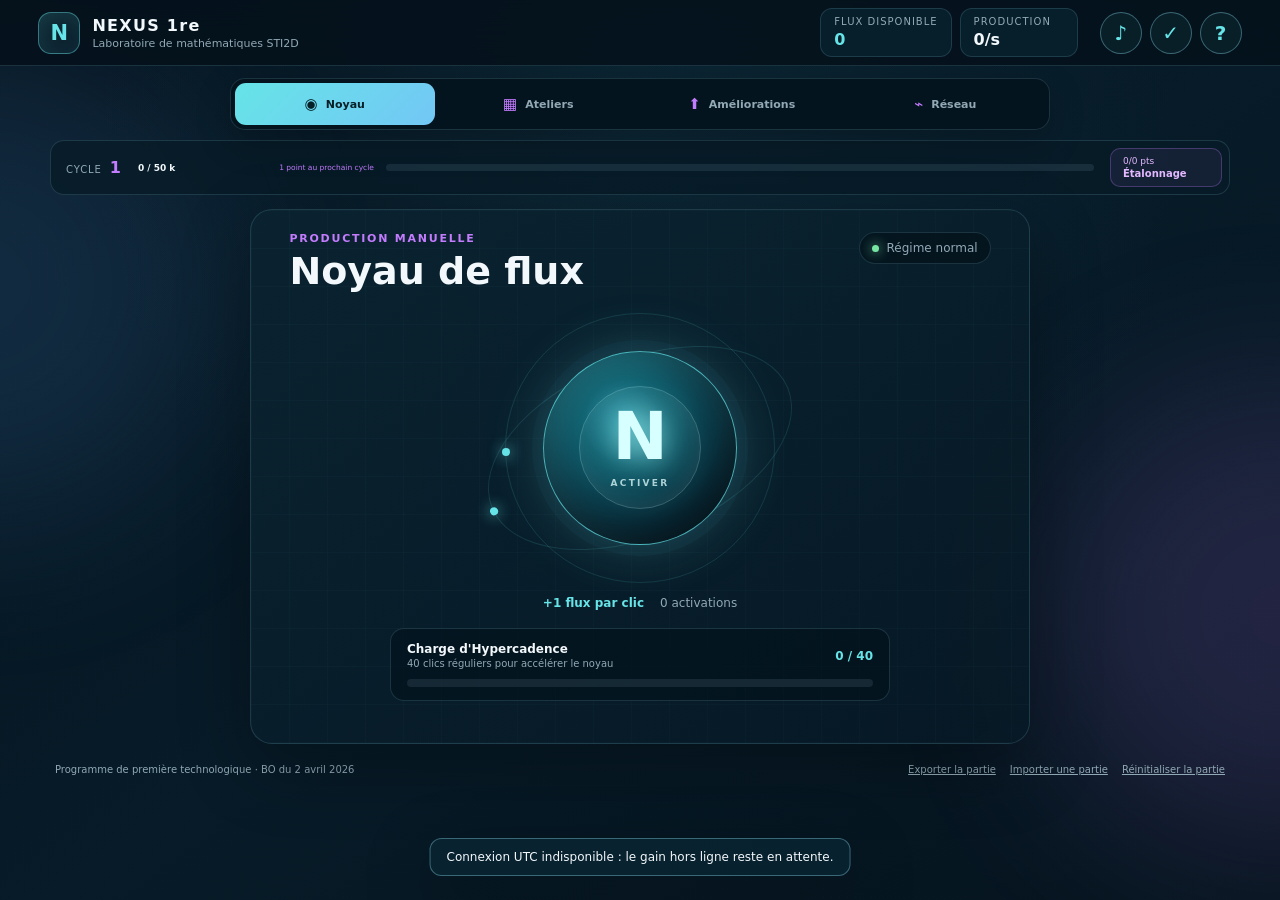
==== index.html @ feffdb8a "Verrouiller les gains de cycle" ====
<!doctype html>
<html lang="fr">
  <head>
    <meta charset="utf-8">
    <meta name="viewport" content="width=device-width, initial-scale=1, maximum-scale=1, user-scalable=no, viewport-fit=cover">
    <meta name="theme-color" content="#061521">
    <meta name="description" content="Jeu incrémental de mathématiques pour la première STI2D : automatismes, logique, algorithmique, analyse, statistiques et probabilités.">
    <meta property="og:type" content="website">
    <meta property="og:url" content="https://girianshiido.github.io/nexus-1re/">
    <meta property="og:title" content="NEXUS 1re — Mathématiques STI2D">
    <meta property="og:description" content="Jeu incrémental de mathématiques pour la première STI2D : automatismes, logique, algorithmique, analyse, statistiques et probabilités.">
    <meta name="twitter:card" content="summary">
    <meta name="twitter:title" content="NEXUS 1re — Mathématiques STI2D">
    <meta name="twitter:description" content="Jeu incrémental de mathématiques pour la première STI2D : automatismes, logique, algorithmique, analyse, statistiques et probabilités.">
    <meta name="mobile-web-app-capable" content="yes">
    <meta name="apple-mobile-web-app-capable" content="yes">
    <meta name="apple-mobile-web-app-status-bar-style" content="black-translucent">
    <meta name="apple-mobile-web-app-title" content="NEXUS 1re">
    <title>NEXUS 1re — Mathématiques STI2D</title>
    <link rel="manifest" href="manifest.webmanifest">
    <link rel="icon" type="image/png" sizes="64x64" href="assets/favicon-64.png">
    <link rel="apple-touch-icon" sizes="180x180" href="assets/apple-touch-icon.png">
    <link rel="stylesheet" href="styles.css?v=27">
  </head>
  <body>
    <div class="ambient ambient-a"></div>
    <div class="ambient ambient-b"></div>

    <header class="topbar">
      <a class="brand" href="#jeu" aria-label="NEXUS 1re, accueil">
        <span class="brand-mark" aria-hidden="true">N</span>
        <span><strong>NEXUS 1re</strong><small id="brand-subtitle">Laboratoire de mathématiques STI2D</small></span>
      </a>
      <div class="top-stats" aria-label="Statistiques de la partie">
        <div class="stat main-stat"><span>Flux disponible</span><strong id="flux-value">0</strong></div>
        <div class="stat"><span>Production</span><strong id="production-value">0/s</strong></div>
      </div>
      <div class="top-actions">
        <button class="icon-button" id="sound-button" type="button" aria-label="Désactiver les sons" aria-pressed="true">♪</button>
        <button class="icon-button" id="programme-button" type="button" aria-label="Voir la couverture du programme 2026">✓</button>
        <button class="icon-button" id="help-button" type="button" aria-label="Ouvrir l'aide">?</button>
      </div>
    </header>

    <nav class="game-tabs" aria-label="Sections du laboratoire" role="tablist">
      <button class="game-tab active" id="tab-core" data-tab="core" type="button" role="tab" aria-selected="true" aria-controls="view-core">
        <span aria-hidden="true">◉</span><strong>Noyau</strong>
      </button>
      <button class="game-tab" id="tab-workshops" data-tab="workshops" type="button" role="tab" aria-selected="false" aria-controls="view-workshops">
        <span aria-hidden="true">▦</span><strong>Ateliers</strong>
      </button>
      <button class="game-tab" id="tab-upgrades" data-tab="upgrades" type="button" role="tab" aria-selected="false" aria-controls="view-upgrades">
        <span aria-hidden="true">⬆</span><strong>Améliorations</strong>
      </button>
      <button class="game-tab" id="tab-network" data-tab="network" type="button" role="tab" aria-selected="false" aria-controls="view-network">
        <span aria-hidden="true">⌁</span><strong>Réseau</strong>
      </button>
    </nav>

    <section class="cycle-strip" aria-label="Progression vers le prochain point d'étalonnage">
      <button class="cycle-strip-main" id="cycle-tab-shortcut" type="button" aria-label="Afficher le réseau">
        <span class="cycle-strip-label">Cycle <b id="cycle-value">1</b></span>
        <span class="cycle-strip-progress">
          <span class="cycle-strip-copy"><b id="cycle-progress-text">0 / 50 k</b><small id="cycle-gain">0 point</small></span>
          <span class="progress-track"><span id="cycle-progress-bar"></span></span>
        </span>
      </button>
      <div class="cycle-strip-action" aria-label="Points d'étalonnage disponibles">
        <span id="calibration-value">0 pt</span><strong>Étalonnage</strong>
      </div>
    </section>

    <article id="event-card" class="event-card" hidden aria-live="polite">
      <button id="event-dismiss" class="event-dismiss" type="button" aria-label="Ignorer cette perturbation">×</button>
      <div class="event-signal" aria-hidden="true">!</div>
      <div class="event-copy">
        <p class="eyebrow">Perturbation détectée</p>
        <h2 id="event-title">Surcharge du réseau</h2>
        <p id="event-description"></p>
        <strong id="event-reward"></strong>
      </div>
      <div class="event-deadline">
        <span id="event-time-label">30 s</span>
        <span class="event-time-track"><span id="event-time-bar"></span></span>
      </div>
      <button id="event-start" class="primary-button" type="button">Intervenir</button>
    </article>

    <main id="jeu" class="game-shell">
      <section id="view-core" class="game-view core-view active" data-view="core" role="tabpanel" aria-labelledby="tab-core">
        <section class="core-panel panel" aria-labelledby="core-title">
        <div class="core-heading">
          <div>
            <p class="eyebrow">Production manuelle</p>
            <h1 id="core-title">Noyau de flux</h1>
          </div>
          <div id="boost-pill" class="boost-pill" aria-live="polite"><span></span>Régime normal</div>
        </div>

        <div class="core-stage">
          <div class="orbit orbit-one"></div>
          <div class="orbit orbit-two"></div>
          <button id="core-button" class="core-button" type="button" aria-label="Activer le noyau de flux">
            <span class="core-glow"></span>
            <span class="core-symbol">N</span>
            <span class="core-action">ACTIVER</span>
          </button>
          <div id="float-layer" class="float-layer" aria-hidden="true"></div>
        </div>

        <div class="click-readout">
          <strong id="click-gain">+1 flux par clic</strong>
          <span id="total-clicks">0 activation</span>
        </div>

        <div class="cadence-card">
          <div class="cadence-label">
            <span><b id="cadence-title">Charge d'Hypercadence</b><small id="cadence-hint">40 clics pour accélérer le noyau</small></span>
            <strong id="cadence-count">0 / 40</strong>
          </div>
          <div class="cadence-track"><span id="cadence-bar"></span></div>
        </div>
        </section>
      </section>

      <section id="view-workshops" class="game-view workshops-view" data-view="workshops" role="tabpanel" aria-labelledby="tab-workshops" hidden>
        <section class="shop-panel panel" aria-labelledby="shop-title">
        <div class="shop-heading">
          <div>
            <p class="eyebrow">Production passive</p>
            <h2 id="shop-title">Ateliers mathématiques</h2>
            <p>Chaque unité produit du flux. Les paliers débloquent des bonus ×2 et renforcent tous les ateliers suivants.</p>
          </div>
          <div class="bulk-picker" aria-label="Quantité à acheter">
            <button class="bulk-button active" data-bulk="1" type="button">×1</button>
            <button class="bulk-button" data-bulk="10" type="button">×10</button>
            <button class="bulk-button" data-bulk="max" type="button">MAX</button>
            <button id="milestone-bulk-button" class="bulk-button" data-bulk="milestone" type="button" hidden>PALIER</button>
          </div>
        </div>
        <div id="workshop-list" class="workshop-list"></div>
        </section>
      </section>

      <section id="view-upgrades" class="game-view upgrades-view" data-view="upgrades" role="tabpanel" aria-labelledby="tab-upgrades" hidden>
        <section class="upgrades-panel panel" aria-labelledby="upgrades-title">
          <div class="upgrades-heading">
            <div>
              <p class="eyebrow">Optimisation du laboratoire</p>
              <h1 id="upgrades-title">Améliorations</h1>
              <p>Quand une amélioration est prête, clique directement sur sa carte pour la récupérer. Elle disparaîtra jusqu'au prochain palier.</p>
            </div>
            <button id="calibration-open-upgrades" class="secondary-button" type="button">Protocoles permanents</button>
          </div>
          <article id="speciality-gate" class="speciality-gate" hidden>
            <div class="speciality-gate-mark" aria-hidden="true">✦</div>
            <div>
              <p class="eyebrow">Transmission inconnue</p>
              <h2>Un secteur attend son activation</h2>
              <p>Les douze ateliers ont atteint 100 unités. Une nouvelle partie du programme peut maintenant rejoindre le NEXUS.</p>
            </div>
            <button id="speciality-gate-button" class="speciality-gate-button" type="button">Ouvrir pour 200 pts</button>
          </article>
          <div id="workshop-upgrade-list" class="workshop-upgrade-list"></div>
        </section>
      </section>

      <section id="view-network" class="game-view network-view" data-view="network" role="tabpanel" aria-labelledby="tab-network" hidden>
        <section class="network-panel panel" aria-labelledby="network-title">
          <div class="network-heading">
            <div>
              <p class="eyebrow">Progression permanente</p>
              <h1 id="network-title">Réseau pédagogique</h1>
              <p>Le flux produit pendant ce cycle ouvre un seul objectif d'étalonnage. Une fois le cycle atteint, la barre reste pleine : le surplus ne donne pas de points supplémentaires.</p>
            </div>
          </div>

          <div class="network-cycle">
            <div class="network-cycle-head">
              <span>Cycle <b id="cycle-ring">1</b></span>
              <strong id="permanent-multiplier">Production permanente ×1</strong>
            </div>
            <div class="progress-track network-progress"><span id="network-cycle-progress-bar"></span></div>
            <button id="cycle-button" class="primary-button" type="button" disabled>Étalonner le réseau</button>
          </div>

          <div class="network-summary">
            <article><span>Ateliers actifs</span><strong id="owned-total">0</strong></article>
            <article><span>Notions maîtrisées</span><strong id="mastery-total">0/57</strong></article>
            <article><span>Précision</span><strong id="accuracy-value">—</strong></article>
            <article><span>Meilleure série</span><strong id="best-streak">0</strong></article>
          </div>

          <section class="learning-panel" aria-labelledby="learning-title">
            <div class="learning-heading">
              <div>
                <p class="eyebrow">Parcours adaptatif</p>
                <h2 id="learning-title">Ta progression mathématique</h2>
                <p id="learning-recommendation">Commence par un diagnostic pour repérer les notions à travailler.</p>
              </div>
              <div class="learning-actions">
                <button id="diagnostic-button" class="secondary-button" type="button">Diagnostic · 12 questions</button>
                <button id="review-button" class="primary-button" type="button">Réviser maintenant · 6 questions</button>
                <button id="mistake-button" class="secondary-button" type="button" hidden>Carnet d'erreurs</button>
                <button id="exam-button" class="secondary-button" type="button">Automatismes épreuve · 12 QCM</button>
              </div>
            </div>
            <div id="learning-stage-summary" class="learning-stage-summary"></div>
            <div class="learning-columns">
              <div>
                <h3>Priorités du moment</h3>
                <div id="learning-priorities" class="learning-priorities"></div>
              </div>
              <div>
                <h3>S'entraîner par atelier</h3>
                <div id="learning-workshops" class="learning-workshops"></div>
              </div>
            </div>
            <p class="exam-note">Le mode épreuve reprend la partie automatismes des sujets zéro technologiques : 12 QCM, sans calculatrice, notés sur 6 points. Il ne simule pas les exercices de la seconde partie.</p>
          </section>

          <div class="network-detail">
            <div class="active-effect">
              <span class="effect-icon" aria-hidden="true">⚡</span>
              <div><small>Effet temporaire</small><strong id="active-effect">Aucun</strong></div>
            </div>
            <div class="unlocked-box">
              <div class="unlocked-head"><strong>Notions actives</strong><span id="unlocked-count">0/12</span></div>
              <div id="unlocked-skills" class="unlocked-skills"><span class="empty-chip">Achète un atelier</span></div>
            </div>
          </div>
          <p id="event-countdown" class="event-countdown">Première perturbation dans environ 25 s.</p>
          <button id="reset-mobile-button" class="text-button network-reset-button" type="button">Réinitialiser la partie</button>
        </section>
      </section>
    </main>

    <footer>
      <span>Programme de première technologique · BO du 2 avril 2026</span>
      <div class="save-actions" aria-label="Sauvegarde de la partie">
        <button id="export-save-button" class="text-button" type="button">Exporter la partie</button>
        <button id="import-save-button" class="text-button" type="button">Importer une partie</button>
        <button id="reset-button" class="text-button" type="button">Réinitialiser la partie</button>
      </div>
    </footer>
    <input id="import-save-file" type="file" accept="application/json,.json" hidden>

    <dialog id="event-dialog">
      <div class="dialog-card event-dialog-card">
        <button id="event-close" class="dialog-close" type="button" aria-label="Fermer">×</button>
        <div class="event-dialog-head">
          <div><p class="eyebrow" id="event-kicker">Perturbation</p><h2 id="event-dialog-title">Intervention</h2></div>
          <strong id="event-score">0/1</strong>
        </div>
        <div id="question-meta" class="question-meta"><span id="skill-chip" class="skill-chip">Proportions</span><span id="timer-label">Réfléchis</span></div>
        <div id="question-timer-track" class="timer-track"><span id="timer-bar"></span></div>
        <div id="question-visual" class="question-visual" hidden></div>
        <p id="question-text" class="question-text"></p>
        <div id="answers" class="answers"></div>
        <div id="feedback" class="feedback" aria-live="polite" hidden></div>
        <div class="question-tools">
          <button id="report-question" class="text-button" type="button">Signaler cette question</button>
          <small id="question-reference"></small>
        </div>
        <button id="event-next" class="primary-button full-button" type="button" hidden>Question suivante</button>
      </div>
    </dialog>

    <dialog id="help-dialog">
      <form method="dialog" class="dialog-card">
        <button class="dialog-close" value="close" aria-label="Fermer">×</button>
        <p class="eyebrow">Comment jouer</p>
        <h2>Le laboratoire apprend avec toi</h2>
        <ol>
          <li><b>Clique régulièrement sur le noyau</b> pour charger l'Hypercadence. Sa jauge redescend rapidement si tu t'arrêtes.</li>
          <li><b>Change d'onglet</b> pour acheter des ateliers, financer leurs améliorations ou suivre le réseau sans encombrer le noyau.</li>
          <li><b>Découvre les ateliers progressivement</b> : le suivant apparaît lorsque tu achètes le dernier atelier accessible.</li>
          <li><b>Interviens lors des perturbations</b>. Leur bandeau indique le flux à gagner et disparaît si tu laisses le compte à rebours se terminer.</li>
          <li><b>Ignore librement une perturbation</b> avec la croix du bandeau : elle disparaît sans pénalité et sans bloquer le reste du jeu.</li>
          <li><b>Ouvre le Réseau</b> pour lancer un diagnostic, réviser les notions fragiles ou t'entraîner au format automatismes de l'épreuve.</li>
          <li><b>Étalonne le réseau</b> lorsque la production ralentit : tu conserves ta progression pédagogique et dépenses ensuite les points gagnés dans les protocoles permanents de l'onglet Améliorations.</li>
        </ol>
        <p class="dialog-note">Répondre vite améliore la récompense, mais une réponse juste reste toujours utile. Une erreur ne retire jamais de flux. Le temps d'absence est vérifié auprès d'une horloge UTC en ligne.</p>
        <button class="primary-button full-button" value="close">J'ai compris</button>
      </form>
    </dialog>

    <dialog id="programme-dialog">
      <form method="dialog" class="dialog-card programme-dialog-card">
        <button class="dialog-close" value="close" aria-label="Fermer">×</button>
        <p class="eyebrow">Référence officielle</p>
        <h2>Programme de première technologique 2026</h2>
        <p id="programme-summary" class="programme-summary"></p>
        <div id="programme-grid" class="programme-grid"></div>
        <p class="dialog-note">La géométrie propre à la série STD2A est volontairement exclue. Les automatismes de seconde entretenus en première sont intégrés lorsqu'ils sont utiles à l'épreuve anticipée.</p>
        <a class="official-link" href="https://www.education.gouv.fr/bo/2026/Hebdo14/MENE2602918A" target="_blank" rel="noopener">Consulter le Bulletin officiel du 2 avril 2026</a>
        <button class="primary-button full-button" value="close">Retour au laboratoire</button>
      </form>
    </dialog>

    <dialog id="calibration-dialog">
      <div class="dialog-card calibration-dialog-card">
        <button id="calibration-close" class="dialog-close" type="button" aria-label="Fermer">×</button>
        <div class="calibration-lab-head">
          <div><p class="eyebrow">Améliorations permanentes</p><h2>Protocoles du Noyau</h2></div>
          <span id="calibration-available">0 pt disponible</span>
        </div>
        <p class="programme-summary">Ces améliorations restent actives après un étalonnage. Dépenser les points ne réduit jamais ton multiplicateur permanent.</p>
        <div class="protocol-tabs" role="tablist" aria-label="Types de protocoles">
          <button class="active" data-protocol-view="power" type="button" role="tab" aria-selected="true">Puissance</button>
          <button data-protocol-view="comfort" type="button" role="tab" aria-selected="false">Confort</button>
        </div>
        <div id="calibration-upgrade-list" class="calibration-upgrade-list"></div>
        <section id="comfort-controls" class="comfort-controls" hidden>
          <div>
            <p class="eyebrow">Réglages acquis</p>
            <h3>Automatismes de confort</h3>
          </div>
          <button id="auto-upgrades-toggle" class="comfort-toggle" type="button" hidden aria-pressed="false"></button>
          <button id="reserve-toggle" class="comfort-toggle" type="button" hidden aria-pressed="false"></button>
          <button id="event-alert-toggle" class="comfort-toggle" type="button" hidden aria-pressed="false"></button>
        </section>
      </div>
    </dialog>

    <dialog id="speciality-dialog" class="speciality-dialog">
      <div class="dialog-card speciality-dialog-card">
        <div class="speciality-stars" aria-hidden="true"><i></i><i></i><i></i><i></i><i></i><i></i></div>
        <button id="speciality-close" class="dialog-close" type="button" aria-label="Fermer">×</button>
        <div class="speciality-emblem" aria-hidden="true"><span>✦</span></div>
        <p class="eyebrow">Fréquence inconnue détectée</p>
        <h2>SECTEUR DE SPÉCIALITÉ</h2>
        <p>Le réseau initial est stabilisé. Six ateliers plus exigeants peuvent désormais être reliés au laboratoire.</p>
        <div class="speciality-preview" aria-label="Nouvelles notions">
          <span>Trigonométrie</span><span>Signaux</span><span>Vecteurs</span>
          <span>Complexes</span><span>Forme trigonométrique</span><span>Primitives</span>
        </div>
        <div class="speciality-price"><small>Activation permanente</small><strong>200 points d'étalonnage</strong></div>
        <button id="speciality-unlock" class="primary-button full-button" type="button">Déployer le nouveau secteur</button>
        <small class="speciality-note">Le secteur traite uniquement les mathématiques de la spécialité physique-chimie et mathématiques.</small>
      </div>
    </dialog>

    <dialog id="confirm-dialog">
      <form method="dialog" class="dialog-card compact-dialog">
        <p class="eyebrow" id="confirm-kicker">Confirmation</p>
        <h2 id="confirm-title">Reconfigurer le réseau ?</h2>
        <p id="confirm-text"></p>
        <div class="dialog-actions">
          <button class="secondary-button" value="cancel">Annuler</button>
          <button id="confirm-action" class="primary-button" value="confirm">Confirmer</button>
        </div>
      </form>
    </dialog>

    <div id="toast" class="toast" role="status" aria-live="polite"></div>

    <script src="question-engine.js?v=30"></script>
    <script src="learning-model.js?v=1"></script>
    <script src="game-model.js?v=11"></script>
    <script src="app.js?v=33"></script>
  </body>
</html>
---- styles.css ----
:root {
  color-scheme: dark;
  --bg: #061521;
  --panel: rgba(10, 31, 44, 0.86);
  --panel-strong: #0b2534;
  --line: rgba(136, 205, 222, 0.17);
  --line-bright: rgba(136, 222, 236, 0.38);
  --text: #f2f8fb;
  --muted: #91a9b5;
  --cyan: #66e4e7;
  --blue: #58aaf7;
  --violet: #c47cff;
  --green: #78e6a3;
  --orange: #ffba6b;
  --danger: #ff758d;
  --radius: 22px;
  --shadow: 0 22px 70px rgba(0, 0, 0, 0.28);
}

* { box-sizing: border-box; }

html {
  scroll-behavior: smooth;
  touch-action: pan-x pan-y;
}

body {
  margin: 0;
  min-width: 320px;
  min-height: 100vh;
  color: var(--text);
  background:
    radial-gradient(circle at 50% 15%, rgba(47, 135, 162, 0.13), transparent 34rem),
    linear-gradient(145deg, #06131e 0%, #071b28 52%, #06141e 100%);
  font-family: Inter, ui-sans-serif, system-ui, -apple-system, BlinkMacSystemFont, "Segoe UI", sans-serif;
  overflow-x: hidden;
  -webkit-user-select: none;
  user-select: none;
  -webkit-touch-callout: none;
}

button, input { font: inherit; }
button { color: inherit; }
button:not(:disabled) { cursor: pointer; }

.ambient {
  position: fixed;
  z-index: -1;
  width: 30rem;
  height: 30rem;
  border-radius: 50%;
  filter: blur(90px);
  opacity: 0.14;
  pointer-events: none;
}
.ambient-a { top: 5%; left: -16rem; background: var(--blue); }
.ambient-b { right: -15rem; bottom: 5%; background: var(--violet); }

.topbar {
  position: sticky;
  z-index: 20;
  top: 0;
  display: grid;
  grid-template-columns: minmax(190px, 1fr) auto auto;
  gap: 22px;
  align-items: center;
  min-height: 78px;
  padding: 10px clamp(18px, 3vw, 52px);
  background: rgba(5, 18, 28, 0.88);
  border-bottom: 1px solid var(--line);
  backdrop-filter: blur(20px);
}

.brand {
  display: inline-flex;
  align-items: center;
  gap: 12px;
  color: var(--text);
  text-decoration: none;
}
.brand-mark {
  display: grid;
  place-items: center;
  width: 42px;
  height: 42px;
  border: 1px solid rgba(102, 228, 231, 0.45);
  border-radius: 13px;
  color: var(--cyan);
  background: linear-gradient(145deg, rgba(102, 228, 231, 0.14), rgba(88, 170, 247, 0.06));
  box-shadow: inset 0 0 20px rgba(102, 228, 231, 0.09);
  font-size: 21px;
  font-weight: 900;
}
.brand strong, .brand small { display: block; }
.brand strong { letter-spacing: 0.08em; }
.brand small { margin-top: 2px; color: var(--muted); font-size: 11px; }

.top-stats { display: flex; align-items: stretch; gap: 8px; }
.stat {
  min-width: 104px;
  padding: 9px 13px;
  border: 1px solid var(--line);
  border-radius: 12px;
  background: rgba(12, 40, 54, 0.58);
}
.stat span, .stat strong { display: block; }
.stat span { color: var(--muted); font-size: 10px; text-transform: uppercase; letter-spacing: 0.1em; }
.stat strong { margin-top: 3px; font-size: 16px; white-space: nowrap; }
.main-stat strong { color: var(--cyan); }

.icon-button {
  width: 42px;
  height: 42px;
  border: 1px solid var(--line-bright);
  border-radius: 50%;
  color: var(--cyan);
  background: rgba(102, 228, 231, 0.06);
  font-size: 20px;
  font-weight: 800;
}
.top-actions { display: flex; gap: 8px; align-items: center; }

.panel {
  border: 1px solid var(--line);
  border-radius: var(--radius);
  background: linear-gradient(145deg, rgba(11, 35, 49, 0.93), rgba(7, 25, 37, 0.88));
  box-shadow: var(--shadow);
}

.game-shell {
  display: grid;
  grid-template-columns: minmax(235px, 0.72fr) minmax(420px, 1.65fr) minmax(245px, 0.78fr);
  gap: 18px;
  width: min(1510px, calc(100% - 36px));
  margin: 24px auto 0;
}

.progress-panel, .status-panel { padding: 24px; }
.panel-heading .eyebrow, .panel-heading h2 { margin: 0; }
.panel-heading h2 { margin-top: 5px; font-size: 22px; }
.eyebrow { color: var(--violet); font-size: 11px; font-weight: 800; letter-spacing: 0.16em; text-transform: uppercase; }

.cycle-visual {
  display: grid;
  place-items: center;
  width: 104px;
  height: 104px;
  margin: 27px auto 17px;
  border: 1px solid rgba(196, 124, 255, 0.36);
  border-radius: 50%;
  background: radial-gradient(circle, rgba(196, 124, 255, 0.19), rgba(196, 124, 255, 0.02) 65%);
  box-shadow: 0 0 40px rgba(196, 124, 255, 0.11), inset 0 0 24px rgba(196, 124, 255, 0.1);
}
.cycle-visual span { color: #d9a8ff; font-size: 34px; font-weight: 900; }
.cycle-copy, .status-note { color: var(--muted); font-size: 13px; line-height: 1.55; }
.cycle-progress-label { display: flex; justify-content: space-between; gap: 12px; margin-top: 22px; font-size: 12px; }
.cycle-progress-label span { color: var(--muted); }
.progress-track, .cadence-track, .timer-track {
  height: 7px;
  overflow: hidden;
  border-radius: 99px;
  background: rgba(142, 178, 190, 0.13);
}
.progress-track { margin-top: 8px; }
.progress-track span, .cadence-track span, .timer-track span {
  display: block;
  width: 0;
  height: 100%;
  border-radius: inherit;
  background: linear-gradient(90deg, var(--violet), var(--cyan));
  transition: width 0.3s ease;
}
.cycle-reward {
  margin: 18px 0;
  padding: 15px;
  border: 1px solid rgba(196, 124, 255, 0.18);
  border-radius: 14px;
  background: rgba(196, 124, 255, 0.055);
}
.cycle-reward small, .cycle-reward strong, .cycle-reward span { display: block; }
.cycle-reward small, .cycle-reward span { color: var(--muted); font-size: 11px; }
.cycle-reward strong { margin: 4px 0; color: #d8a3ff; font-size: 20px; }
.calibration-lab { margin-top: 22px; padding-top: 18px; border-top: 1px solid var(--line); }
.calibration-lab-head { display: flex; justify-content: space-between; gap: 10px; align-items: flex-start; }
.calibration-lab-head .eyebrow, .calibration-lab-head strong { display: block; margin: 0; }
.calibration-lab-head strong { margin-top: 3px; font-size: 13px; }
.calibration-lab-head > span { color: var(--violet); font-size: 9px; font-weight: 800; text-align: right; }
.calibration-upgrade-list { display: grid; gap: 7px; margin-top: 13px; }
.calibration-upgrade { display: grid; grid-template-columns: 30px 1fr; gap: 9px; align-items: center; padding: 9px; border: 1px solid var(--line); border-radius: 11px; background: rgba(5, 22, 32, 0.52); }
.calibration-upgrade.maxed { border-color: rgba(120, 230, 163, 0.24); }
.calibration-icon { display: grid; place-items: center; width: 28px; height: 28px; border-radius: 8px; color: var(--violet); background: rgba(196, 124, 255, 0.09); font-size: 12px; font-weight: 900; }
.calibration-upgrade strong, .calibration-upgrade p, .calibration-upgrade small { display: block; margin: 0; }
.calibration-upgrade strong { font-size: 10px; }
.calibration-upgrade p { margin-top: 2px; color: var(--muted); font-size: 8px; line-height: 1.3; }
.calibration-upgrade div > small { margin-top: 4px; color: var(--cyan); font-size: 8px; }
.calibration-upgrade button { grid-column: 1 / -1; width: 100%; padding: 7px; border: 1px solid rgba(196, 124, 255, 0.3); border-radius: 8px; color: #e4bdff; background: rgba(196, 124, 255, 0.08); font-size: 8px; font-weight: 800; }
.calibration-upgrade button span, .calibration-upgrade button small { display: block; }
.calibration-upgrade button small { margin-top: 2px; color: var(--muted); font-size: 7px; }
.calibration-upgrade button:disabled { cursor: default; opacity: 0.42; }
.mastery-summary { margin-top: 24px; padding-top: 18px; border-top: 1px solid var(--line); }
.mastery-summary > div { display: flex; justify-content: space-between; align-items: baseline; }
.mastery-summary .eyebrow, .mastery-summary p { margin: 0; }
.mastery-summary b { color: var(--green); font-size: 24px; }
.mastery-summary p { margin-top: 5px; color: var(--muted); font-size: 12px; }

.core-panel {
  position: relative;
  min-height: 590px;
  padding: 26px clamp(20px, 3vw, 44px);
  overflow: hidden;
}
.core-panel::before {
  content: "";
  position: absolute;
  inset: 0;
  background-image: linear-gradient(rgba(102, 228, 231, 0.025) 1px, transparent 1px), linear-gradient(90deg, rgba(102, 228, 231, 0.025) 1px, transparent 1px);
  background-size: 38px 38px;
  pointer-events: none;
}
.core-heading { position: relative; z-index: 2; display: flex; justify-content: space-between; gap: 16px; align-items: flex-start; }
.core-heading .eyebrow, .core-heading h1 { margin: 0; }
.core-heading h1 { margin-top: 4px; font-size: clamp(27px, 3vw, 38px); }
.boost-pill { display: flex; align-items: center; gap: 8px; padding: 8px 12px; border: 1px solid var(--line); border-radius: 99px; color: var(--muted); background: rgba(4, 18, 27, 0.7); font-size: 12px; }
.boost-pill span { width: 7px; height: 7px; border-radius: 50%; background: var(--green); box-shadow: 0 0 12px var(--green); }
.boost-pill.hot { color: #fff3d8; border-color: rgba(255, 186, 107, 0.45); background: rgba(255, 186, 107, 0.11); }
.boost-pill.hot span { background: var(--orange); box-shadow: 0 0 13px var(--orange); }

.core-stage { position: relative; display: grid; place-items: center; height: 330px; margin-top: 2px; }
.orbit { position: absolute; border: 1px solid rgba(102, 228, 231, 0.13); border-radius: 50%; pointer-events: none; }
.orbit::after { content: ""; position: absolute; top: 50%; left: -4px; width: 8px; height: 8px; border-radius: 50%; background: var(--cyan); box-shadow: 0 0 14px var(--cyan); }
.orbit-one { width: 270px; height: 270px; animation: spin 15s linear infinite; }
.orbit-two { width: 320px; height: 178px; transform: rotate(-22deg); animation: spinReverse 22s linear infinite; }
@keyframes spin { to { transform: rotate(360deg); } }
@keyframes spinReverse { to { transform: rotate(-382deg); } }

.core-button {
  position: relative;
  display: grid;
  place-items: center;
  align-content: center;
  width: 194px;
  height: 194px;
  padding: 0;
  border: 1px solid rgba(102, 228, 231, 0.7);
  border-radius: 50%;
  background: radial-gradient(circle at 42% 36%, #2b91a3 0%, #116170 26%, #0b3a4a 58%, #071d2a 76%);
  box-shadow: 0 0 0 11px rgba(102, 228, 231, 0.035), 0 0 60px rgba(102, 228, 231, 0.24), inset -18px -25px 50px rgba(0, 0, 0, 0.35), inset 8px 8px 35px rgba(136, 255, 249, 0.14);
  user-select: none;
  touch-action: manipulation;
  transition: transform 0.08s ease, filter 0.2s ease;
}
.core-button:hover { filter: brightness(1.12); }
.core-button:active, .core-button.pulse { transform: scale(0.94); }
.core-glow { position: absolute; inset: 18%; border: 1px solid rgba(205, 255, 252, 0.22); border-radius: 50%; box-shadow: inset 0 0 28px rgba(207, 255, 252, 0.12); }
.core-symbol { z-index: 1; color: #d8ffff; text-shadow: 0 0 30px rgba(167, 255, 252, 0.8); font-size: 66px; font-weight: 900; line-height: 0.9; }
.core-action { z-index: 1; margin-top: 11px; color: rgba(225, 255, 255, 0.75); font-size: 9px; font-weight: 900; letter-spacing: 0.25em; }
.core-panel.hyper .core-button { border-color: #ffd28b; background: radial-gradient(circle at 42% 36%, #ffc96f 0%, #e36b68 27%, #6a3173 56%, #181d38 79%); box-shadow: 0 0 0 13px rgba(255, 186, 107, 0.06), 0 0 85px rgba(255, 135, 115, 0.48), inset -18px -25px 50px rgba(0, 0, 0, 0.3); animation: hyperPulse 0.65s ease-in-out infinite alternate; }
.core-panel.hyper .orbit { border-color: rgba(255, 186, 107, 0.36); animation-duration: 3s; }
@keyframes hyperPulse { from { filter: brightness(1); } to { filter: brightness(1.3); } }

.float-layer { position: absolute; inset: 0; pointer-events: none; }
.float-gain { position: absolute; left: 50%; top: 35%; color: #dffffe; font-size: 18px; font-weight: 900; text-shadow: 0 0 12px rgba(102, 228, 231, 0.8); animation: floatGain 0.85s ease-out forwards; }
@keyframes floatGain { from { opacity: 1; transform: translate(-50%, 0) scale(0.85); } to { opacity: 0; transform: translate(calc(-50% + var(--drift)), -80px) scale(1.15); } }

.click-readout { position: relative; display: flex; justify-content: center; gap: 16px; margin-top: -4px; color: var(--muted); font-size: 12px; }
.click-readout strong { color: var(--cyan); }
.cadence-card { position: relative; max-width: 500px; margin: 18px auto 0; padding: 13px 16px; border: 1px solid var(--line); border-radius: 14px; background: rgba(3, 18, 27, 0.64); }
.cadence-label { display: flex; justify-content: space-between; gap: 15px; align-items: center; }
.cadence-label span, .cadence-label b, .cadence-label small { display: block; }
.cadence-label b { font-size: 12px; }
.cadence-label small { margin-top: 2px; color: var(--muted); font-size: 10px; }
.cadence-label > strong { color: var(--cyan); font-size: 12px; }
.cadence-track { height: 8px; margin-top: 10px; }
.core-panel.hyper .cadence-track span { background: linear-gradient(90deg, #ff8e70, #ffd47e); }

.event-card { position: relative; z-index: 3; grid-template-columns: 44px 1fr auto; gap: 15px; align-items: center; margin-top: 21px; padding: 14px; border: 1px solid rgba(255, 186, 107, 0.35); border-radius: 17px; background: linear-gradient(95deg, rgba(255, 186, 107, 0.1), rgba(196, 124, 255, 0.06)); animation: arrive 0.4s ease both; }
.event-card:not([hidden]) { display: grid; }
@keyframes arrive { from { opacity: 0; transform: translateY(8px); } }
.event-card .eyebrow, .event-card h2, .event-card p { margin: 0; }
.event-card h2 { margin: 2px 0; font-size: 17px; }
.event-card p, .event-card small { color: var(--muted); font-size: 11px; }
.event-card small { color: var(--orange); }
.event-signal { display: grid; place-items: center; width: 39px; height: 39px; border: 1px solid rgba(255, 186, 107, 0.5); border-radius: 50%; color: var(--orange); background: rgba(255, 186, 107, 0.1); font-weight: 900; }
.event-countdown { position: relative; z-index: 2; margin-top: 15px; color: var(--muted); font-size: 11px; text-align: center; }

.status-grid { display: grid; grid-template-columns: 1fr 1fr; gap: 9px; margin-top: 22px; }
.status-grid > div { padding: 13px 11px; border: 1px solid var(--line); border-radius: 13px; background: rgba(5, 23, 33, 0.58); }
.status-grid span, .status-grid strong { display: block; }
.status-grid span { color: var(--muted); font-size: 9px; text-transform: uppercase; letter-spacing: 0.08em; }
.status-grid strong { margin-top: 4px; font-size: 18px; }
.active-effect { display: flex; gap: 12px; align-items: center; margin-top: 17px; padding: 14px; border-radius: 14px; background: rgba(120, 230, 163, 0.07); border: 1px solid rgba(120, 230, 163, 0.16); }
.effect-icon { font-size: 23px; }
.active-effect small, .active-effect strong { display: block; }
.active-effect small { color: var(--muted); font-size: 10px; }
.active-effect strong { margin-top: 2px; font-size: 13px; }
.unlocked-box { margin-top: 20px; }
.unlocked-head { display: flex; justify-content: space-between; margin-bottom: 10px; font-size: 12px; }
.unlocked-head span { color: var(--muted); }
.unlocked-skills { display: flex; flex-wrap: wrap; gap: 6px; }
.skill-mini, .empty-chip { padding: 5px 8px; border: 1px solid var(--line); border-radius: 99px; color: var(--cyan); background: rgba(102, 228, 231, 0.05); font-size: 9px; }
.empty-chip { color: var(--muted); }

.shop-panel { grid-column: 1 / -1; padding: 27px; }
.shop-heading { display: flex; justify-content: space-between; align-items: flex-end; gap: 20px; }
.shop-heading .eyebrow, .shop-heading h2, .shop-heading p { margin: 0; }
.shop-heading h2 { margin: 4px 0; font-size: 26px; }
.shop-heading p { color: var(--muted); font-size: 12px; }
.bulk-picker { display: flex; padding: 4px; border: 1px solid var(--line); border-radius: 12px; background: rgba(4, 18, 27, 0.7); }
.bulk-button { min-width: 50px; padding: 7px 10px; border: 0; border-radius: 8px; color: var(--muted); background: transparent; font-size: 11px; font-weight: 800; }
.bulk-button.active { color: #062027; background: var(--cyan); }
.workshop-list { display: grid; grid-template-columns: repeat(3, minmax(0, 1fr)); gap: 12px; margin-top: 22px; }
.workshop-sector-title { grid-column: 1 / -1; display: flex; gap: 12px; align-items: center; margin: 14px 0 2px; color: #f1d1ff; font-size: 10px; font-weight: 900; letter-spacing: 0.18em; text-transform: uppercase; }
.workshop-sector-title::before, .workshop-sector-title::after { content: ""; flex: 1; height: 1px; background: linear-gradient(90deg, transparent, rgba(196, 124, 255, 0.58), transparent); }
.workshop-card.speciality-workshop { border-color: rgba(196, 124, 255, 0.3); background: linear-gradient(145deg, rgba(27, 13, 48, 0.62), rgba(5, 23, 34, 0.72)); }
.workshop-card.speciality-workshop::before { width: 3px; opacity: 0.9; background: linear-gradient(#ffd36b, #c47cff, #66e4e7); }
.workshop-card.speciality-workshop .workshop-icon { color: #f3d5ff; border-color: rgba(196, 124, 255, 0.34); background: rgba(196, 124, 255, 0.1); }
.workshop-card { position: relative; display: grid; grid-template-columns: 54px 1fr auto; gap: 13px; align-items: center; min-height: 112px; padding: 14px; overflow: hidden; border: 1px solid var(--line); border-radius: 16px; background: rgba(5, 23, 34, 0.62); }
.workshop-card::before { content: ""; position: absolute; inset: 0 auto 0 0; width: 2px; background: linear-gradient(var(--violet), var(--cyan)); opacity: 0.45; }
.workshop-card.owned { border-color: rgba(102, 228, 231, 0.25); }
.workshop-card.unaffordable { opacity: 0.66; }
.workshop-icon { display: grid; place-items: center; width: 50px; height: 50px; border: 1px solid rgba(102, 228, 231, 0.2); border-radius: 14px; color: var(--cyan); background: rgba(102, 228, 231, 0.07); font-size: 21px; font-weight: 900; }
.workshop-info h3, .workshop-info p { margin: 0; }
.workshop-info h3 { font-size: 14px; }
.workshop-info p { margin-top: 4px; color: var(--muted); font-size: 10px; line-height: 1.4; }
.workshop-meta { display: flex; flex-wrap: wrap; gap: 8px; margin-top: 7px; color: var(--muted); font-size: 9px; }
.workshop-meta b { color: var(--green); }
.workshop-synergy { color: var(--cyan); font-weight: 800; }
.workshop-buy { min-width: 96px; padding: 10px 10px; border: 1px solid rgba(255, 206, 92, 0.82); border-radius: 11px; color: #281b03; background: linear-gradient(145deg, #ffe98b, #f6b840); box-shadow: 0 5px 16px rgba(239, 171, 45, 0.22), inset 0 1px rgba(255, 255, 255, 0.5); font-size: 10px; font-weight: 900; text-shadow: 0 1px rgba(255, 255, 255, 0.28); transition: transform 140ms ease, filter 140ms ease, box-shadow 140ms ease; }
.workshop-buy span, .workshop-buy small { display: block; }
.workshop-buy small { margin-top: 2px; color: rgba(40, 27, 3, 0.74); font-size: 9px; }
.workshop-buy:not(:disabled):hover { filter: brightness(1.08); transform: translateY(-1px); box-shadow: 0 8px 22px rgba(239, 171, 45, 0.32), inset 0 1px rgba(255, 255, 255, 0.5); }
.workshop-buy:not(:disabled):active { transform: translateY(1px) scale(0.98); }
.workshop-buy:disabled { cursor: default; border-color: var(--line); color: var(--muted); background: transparent; box-shadow: none; text-shadow: none; }
.workshop-buy:disabled small { color: var(--muted); }
.workshop-upgrade { grid-column: 1 / -1; width: 100%; padding: 9px 12px; border: 1px solid rgba(196, 124, 255, 0.25); border-radius: 10px; color: #dbabff; background: rgba(196, 124, 255, 0.06); font-size: 9px; font-weight: 800; }
.workshop-upgrade span, .workshop-upgrade small { display: inline; }
.workshop-upgrade small { margin-left: 7px; color: var(--muted); font-size: 8px; }
.workshop-upgrade.ready { border-color: rgba(196, 124, 255, 0.65); background: rgba(196, 124, 255, 0.14); box-shadow: 0 0 20px rgba(196, 124, 255, 0.08); }
.workshop-upgrade:disabled { cursor: default; opacity: 0.55; }
.workshop-count { position: absolute; top: calc(25% - 28px); right: 13px; color: rgba(236, 249, 251, 0.075); font-size: 33px; font-weight: 900; line-height: 0.95; pointer-events: none; }

.roadmap { display: flex; align-items: center; gap: 40px; width: min(1510px, calc(100% - 36px)); margin: 18px auto; padding: 23px 27px; }
.roadmap > div:first-child { flex: 0 0 270px; }
.roadmap .eyebrow, .roadmap h2 { margin: 0; }
.roadmap h2 { margin-top: 4px; font-size: 20px; }
.roadmap-items { display: grid; grid-template-columns: repeat(4, 1fr); gap: 10px; flex: 1; }
.roadmap article { display: flex; align-items: center; gap: 10px; padding: 10px; border-left: 1px solid var(--line); }
.roadmap article > span { color: var(--violet); font-size: 11px; font-weight: 900; }
.roadmap strong, .roadmap small { display: block; }
.roadmap strong { font-size: 12px; }
.roadmap small { margin-top: 2px; color: var(--muted); font-size: 9px; }

footer { display: flex; justify-content: space-between; gap: 20px; width: min(1510px, calc(100% - 36px)); margin: 0 auto; padding: 5px 5px 30px; color: var(--muted); font-size: 10px; }
.save-actions { display: flex; flex-wrap: wrap; justify-content: flex-end; gap: 14px; }
.text-button { padding: 0; border: 0; color: var(--muted); background: transparent; text-decoration: underline; }
.text-button:disabled { cursor: default; opacity: 0.55; }

.primary-button, .secondary-button {
  padding: 11px 16px;
  border-radius: 11px;
  font-size: 11px;
  font-weight: 900;
  letter-spacing: 0.04em;
}
.primary-button { border: 1px solid var(--cyan); color: #052129; background: linear-gradient(135deg, #7bf4ec, #61c9ed); }
.secondary-button { border: 1px solid var(--line-bright); color: var(--cyan); background: rgba(102, 228, 231, 0.06); }
.primary-button:disabled, .secondary-button:disabled { cursor: default; opacity: 0.4; }
.full-button { width: 100%; }

dialog { width: min(690px, calc(100% - 28px)); max-height: calc(100dvh - 28px); padding: 0; overflow-y: auto; border: 0; color: var(--text); background: transparent; touch-action: pan-y; }
dialog::backdrop { background: rgba(1, 9, 14, 0.82); backdrop-filter: blur(8px); }
.dialog-card { position: relative; padding: clamp(22px, 5vw, 38px); border: 1px solid var(--line-bright); border-radius: 22px; background: linear-gradient(145deg, #0d2a3a, #071b28); box-shadow: 0 30px 100px rgba(0, 0, 0, 0.48); }
.dialog-card > .eyebrow, .dialog-card > h2 { margin: 0; }
.dialog-card > h2 { margin-top: 6px; font-size: 28px; }
.dialog-card ol { padding-left: 20px; color: #dbe8ed; font-size: 14px; line-height: 1.55; }
.dialog-card li + li { margin-top: 9px; }
.dialog-note { padding: 12px; border-left: 2px solid var(--cyan); color: var(--muted); background: rgba(102, 228, 231, 0.05); font-size: 12px; line-height: 1.5; }
.dialog-close { position: absolute; z-index: 2; top: 14px; right: 14px; width: 34px; height: 34px; border: 1px solid var(--line); border-radius: 50%; color: var(--muted); background: rgba(5, 20, 29, 0.7); font-size: 20px; }
.compact-dialog { max-width: 500px; margin: auto; }
.dialog-actions { display: flex; justify-content: flex-end; gap: 10px; margin-top: 22px; }

.event-dialog-card { min-height: 480px; }
.event-dialog-card { padding-bottom: 92px; }
#event-next:not([hidden]) {
  position: fixed;
  z-index: 80;
  bottom: calc(18px + env(safe-area-inset-bottom, 0px));
  left: 50%;
  width: min(620px, calc(100% - 48px));
  box-shadow: 0 14px 45px rgba(0, 0, 0, 0.5);
  transform: translateX(-50%);
}
.event-dialog-head { display: flex; justify-content: space-between; align-items: flex-start; gap: 20px; margin-bottom: 20px; }
.event-dialog-head .eyebrow, .event-dialog-head h2 { margin: 0; }
.event-dialog-head h2 { margin-top: 4px; font-size: 27px; }
.event-dialog-head > strong { padding: 8px 11px; border: 1px solid var(--line); border-radius: 10px; color: var(--cyan); }
.question-meta { display: flex; justify-content: space-between; gap: 12px; color: var(--muted); font-size: 11px; }
.skill-chip { color: #dfb1ff; font-weight: 800; text-transform: uppercase; letter-spacing: 0.08em; }
.timer-track { height: 6px; margin: 9px 0 21px; }
.timer-track span { width: 100%; background: linear-gradient(90deg, var(--cyan), var(--blue)); }
.question-visual { margin-bottom: 18px; }
.question-visual table { width: 100%; border-collapse: collapse; text-align: center; font-size: 14px; }
.question-visual th, .question-visual td { padding: 9px; border: 1px solid rgba(136, 205, 222, 0.25); }
.question-visual th { color: #d59bff; background: rgba(102, 228, 231, 0.055); }
.variation-svg { display: block; width: 100%; max-height: 210px; border: 1px solid var(--line); border-radius: 14px; background: rgba(4, 20, 29, 0.78); }
.variation-svg text { font: 700 15px Inter, ui-sans-serif, system-ui, sans-serif; text-anchor: middle; }
.variation-svg .variation-grid { fill: none; stroke: rgba(136, 205, 222, 0.42); stroke-width: 1.5; }
.variation-svg .variation-axis { fill: #d59bff; }
.variation-svg .variation-x { fill: #dbe8ed; font-size: 14px; }
.variation-svg .variation-value { fill: #74e4e6; }
.variation-svg .variation-arrow { stroke: #c47cff; stroke-width: 3.5; stroke-linecap: round; }
.variation-svg marker path { fill: #c47cff; }
.question-plot { display: block; width: 100%; border: 1px solid var(--line); border-radius: 14px; background: rgba(4, 20, 29, 0.78); }
.code-panel { margin: 0; padding: 15px; overflow-x: auto; border: 1px solid var(--line); border-radius: 13px; color: #d9fff7; background: #04141d; font: 13px/1.55 ui-monospace, SFMono-Regular, Menlo, Monaco, Consolas, monospace; }
.mini-bars { display: flex; justify-content: center; gap: clamp(14px, 5vw, 34px); height: 190px; padding: 15px 18px 8px; border: 1px solid var(--line); border-radius: 14px; background: rgba(4, 20, 29, 0.68); }
.mini-bars > div { display: grid; grid-template-rows: 1fr auto; width: min(58px, 18%); min-width: 38px; }
.mini-bars span { position: relative; align-self: end; display: block; height: var(--bar-height); min-height: 20px; border-radius: 7px 7px 2px 2px; background: linear-gradient(180deg, var(--violet), var(--blue)); }
.mini-bars b { position: absolute; top: -18px; left: 50%; color: var(--text); font-size: 10px; transform: translateX(-50%); }
.mini-bars small { padding-top: 6px; color: var(--muted); font-size: 10px; text-align: center; }
.question-text { min-height: 60px; margin: 0 0 22px; font-size: clamp(19px, 3vw, 27px); font-weight: 700; line-height: 1.35; text-align: center; overflow-wrap: normal; word-break: normal; }
.math-inline { display: inline-block; white-space: nowrap; }
.math-inline-fraction { display: inline-flex; align-items: center; vertical-align: baseline; }
.math-sub, .math-sup { font-family: inherit; font-size: 0.65em; line-height: 0; }
.math-sub { vertical-align: -0.34em; }
.math-sup { vertical-align: 0.52em; }
.math-vector { position: relative; display: inline-block; min-width: 0.72em; padding-top: 0.32em; vertical-align: -0.04em; font-style: italic; line-height: 1; text-align: center; }
.math-vector::before { content: ""; position: absolute; top: 0.09em; right: 0.12em; left: 0.04em; height: 0.065em; border-radius: 999px; background: currentColor; }
.math-vector::after { content: ""; position: absolute; top: 0.015em; right: 0.035em; width: 0.18em; height: 0.18em; border-top: 0.065em solid currentColor; border-right: 0.065em solid currentColor; transform: rotate(45deg); transform-origin: center; }
.math-norm { display: inline-flex; align-items: center; gap: 0.04em; white-space: nowrap; }
.math-fraction { display: inline-grid; grid-template-rows: auto auto; align-items: center; min-width: 1.15em; margin: 0 0.05em; vertical-align: middle; font-size: 0.88em; line-height: 1.02; text-align: center; white-space: nowrap; }
.math-fraction > span:first-child { padding: 0 0.12em 0.06em; border-bottom: 0.08em solid currentColor; }
.math-fraction > span:last-child { padding: 0.05em 0.12em 0; }
.math-signed-fraction { display: inline-flex; align-items: center; gap: 0.05em; vertical-align: middle; white-space: nowrap; }
.math-signed-fraction > .math-fraction { vertical-align: 0; }
.math-fraction-sign { line-height: 1; }
.math-radical { display: inline-flex; align-items: flex-start; vertical-align: -0.08em; line-height: 1; white-space: nowrap; }
.math-radical-sign { margin-right: 0; font-size: 1.2em; line-height: 0.94; }
.math-radicand { min-width: 0.62em; margin-left: 0.01em; padding: 0.04em 0.1em 0 0.08em; border-top: 0.08em solid currentColor; line-height: 0.96; }
.answers { display: grid; grid-template-columns: 1fr 1fr; gap: 10px; }
.answer-button { min-height: 54px; padding: 11px; border: 1px solid var(--line-bright); border-radius: 12px; color: var(--text); background: rgba(7, 30, 42, 0.75); font-size: 16px; font-weight: 700; }
.answer-button:hover:not(:disabled) { border-color: var(--cyan); background: rgba(102, 228, 231, 0.08); }
.answer-button.correct { border-color: var(--green); color: #d9ffe7; background: rgba(120, 230, 163, 0.14); }
.answer-button.wrong { border-color: var(--danger); color: #ffe1e7; background: rgba(255, 117, 141, 0.14); }
.answer-button.selected { border-color: var(--cyan); background: rgba(102, 228, 231, 0.13); }
.answer-button:disabled { cursor: default; }
.feedback { margin: 15px 0; padding: 13px; border-radius: 12px; color: #dcebf0; background: rgba(120, 230, 163, 0.08); font-size: 12px; line-height: 1.5; }
.feedback.wrong { background: rgba(255, 117, 141, 0.08); }
.learning-rule { display: block; margin-top: 8px; color: var(--cyan); }
.session-mark { display: block; color: var(--cyan); font-size: clamp(28px, 6vw, 48px); text-align: center; }
.feedback > h3 { margin: 6px 0 14px; text-align: center; }
.session-corrections { display: grid; gap: 8px; margin-top: 14px; }
.session-corrections > strong { color: var(--violet); }
.session-corrections p { margin: 0; padding: 9px; border: 1px solid var(--line); border-radius: 9px; background: rgba(5, 22, 32, 0.45); }
.question-tools { display: flex; justify-content: space-between; gap: 12px; align-items: center; margin: 12px 0; color: var(--muted); font-size: 9px; }
.question-tools .text-button { font-size: 10px; }

#programme-dialog { width: min(940px, calc(100% - 28px)); }
.programme-dialog-card { width: 100%; }
.programme-summary { margin: 12px 0 20px; color: var(--muted); font-size: 13px; line-height: 1.5; }
.programme-grid { display: grid; grid-template-columns: 1fr 1fr; gap: 12px; }
.programme-section { padding: 15px; border: 1px solid var(--line); border-radius: 15px; background: rgba(4, 20, 29, 0.52); }
.programme-section h3 { margin: 0 0 11px; color: var(--violet); font-size: 13px; }
.programme-section ul { display: grid; gap: 8px; margin: 0; padding: 0; list-style: none; }
.programme-section li { display: flex; gap: 9px; align-items: flex-start; }
.programme-section strong, .programme-section small { display: block; }
.programme-section strong { font-size: 10px; line-height: 1.35; }
.programme-section small { margin-top: 2px; color: var(--muted); font-size: 8px; }
.coverage-check { display: grid; flex: 0 0 18px; place-items: center; width: 18px; height: 18px; border-radius: 50%; color: #06231e; background: var(--green); font-size: 10px; font-weight: 900; }
.official-link { display: block; width: max-content; max-width: 100%; margin: 14px 0; color: var(--cyan); font-size: 11px; }

.toast { position: fixed; z-index: 60; left: 50%; bottom: 24px; max-width: calc(100% - 30px); padding: 11px 16px; border: 1px solid var(--line-bright); border-radius: 12px; color: var(--text); background: rgba(9, 35, 48, 0.96); box-shadow: var(--shadow); font-size: 12px; opacity: 0; transform: translate(-50%, 15px); pointer-events: none; transition: 0.25s ease; }
.toast.show { opacity: 1; transform: translate(-50%, 0); }

@media (max-width: 1120px) {
  .game-shell { grid-template-columns: minmax(210px, 0.7fr) minmax(420px, 1.5fr); }
  .status-panel { grid-column: 1 / -1; display: grid; grid-template-columns: 1fr 1.3fr 1.2fr; gap: 20px; align-items: start; }
  .status-panel .panel-heading { grid-column: 1; }
  .status-grid { grid-column: 2; margin-top: 0; }
  .active-effect, .unlocked-box, .status-note { grid-column: 3; margin-top: 0; }
  .unlocked-box { margin-top: 72px; }
  .status-note { margin-top: 170px; }
  .workshop-list { grid-template-columns: repeat(2, minmax(0, 1fr)); }
  .roadmap { align-items: flex-start; }
  .roadmap-items { grid-template-columns: 1fr 1fr; }
}

@media (max-width: 820px) {
  .topbar { grid-template-columns: 1fr auto; gap: 10px; }
  .top-stats { grid-column: 1 / -1; grid-row: 2; overflow-x: auto; padding-bottom: 4px; }
  .stat { flex: 1 0 105px; }
  .game-shell { grid-template-columns: 1fr; width: min(100% - 20px, 680px); }
  .core-panel { grid-row: 1; min-height: 570px; }
  .progress-panel { grid-row: 2; }
  .status-panel { grid-row: 3; display: block; }
  .status-grid, .active-effect, .unlocked-box, .status-note { margin-top: 17px; }
  .shop-panel { grid-row: 4; grid-column: 1; padding: 20px; }
  .shop-heading { align-items: flex-start; }
  .workshop-list { grid-template-columns: 1fr; }
  .roadmap { display: block; width: min(100% - 20px, 680px); }
  .roadmap > div:first-child { margin-bottom: 15px; }
  footer { width: min(100% - 20px, 680px); }
}

@media (max-width: 520px) {
  .topbar { position: relative; padding: 10px 12px; }
  .brand small { max-width: 180px; }
  .core-panel { min-height: 585px; padding: 20px 15px; }
  .core-heading { align-items: center; }
  .core-heading h1 { font-size: 25px; }
  .boost-pill { padding: 7px 9px; font-size: 9px; }
  .core-stage { height: 315px; }
  .core-button { width: 170px; height: 170px; }
  .orbit-one { width: 238px; height: 238px; }
  .orbit-two { width: 280px; height: 156px; }
  .click-readout { flex-direction: column; align-items: center; gap: 3px; }
  .event-card:not([hidden]) { grid-template-columns: 38px 1fr; }
  .event-card .primary-button { grid-column: 1 / -1; width: 100%; }
  .shop-heading { display: block; }
  .bulk-picker { width: max-content; margin-top: 15px; }
  .workshop-card { grid-template-columns: 44px 1fr; gap: 10px; }
  .workshop-icon { width: 42px; height: 42px; }
  .workshop-buy { grid-column: 1 / -1; width: 100%; }
  .answers { grid-template-columns: 1fr; }
  .programme-grid { grid-template-columns: 1fr; }
  .programme-dialog-card { padding: 22px 16px; }
  .question-text { font-size: 20px; }
  .roadmap-items { grid-template-columns: 1fr; }
  footer { flex-direction: column; align-items: flex-start; }
  .save-actions { justify-content: flex-start; }
}

/* Interface à vues : la boucle de jeu reste au premier plan sur ordinateur comme sur mobile. */
[hidden] { display: none !important; }

.topbar {
  min-height: 66px;
  padding-block: 8px;
}

.top-stats .stat {
  min-width: 118px;
  padding-block: 7px;
}

.game-tabs {
  position: sticky;
  z-index: 18;
  top: 66px;
  display: grid;
  grid-template-columns: repeat(4, minmax(0, 1fr));
  gap: 4px;
  width: min(820px, calc(100% - 32px));
  margin: 12px auto 0;
  padding: 4px;
  border: 1px solid var(--line);
  border-radius: 15px;
  background: rgba(5, 20, 30, 0.93);
  box-shadow: 0 12px 35px rgba(0, 0, 0, 0.22);
  backdrop-filter: blur(18px);
}

.game-tab {
  display: flex;
  justify-content: center;
  gap: 8px;
  align-items: center;
  min-height: 42px;
  padding: 8px 12px;
  border: 0;
  border-radius: 11px;
  color: var(--muted);
  background: transparent;
  font-size: 11px;
}

.game-tab span { color: var(--violet); font-size: 15px; }
.game-tab strong { font-weight: 800; }
.game-tab.active { color: #062027; background: linear-gradient(135deg, var(--cyan), #73c7f5); }
.game-tab.active span { color: #062027; }
.game-tab:focus-visible { outline: 2px solid var(--cyan); outline-offset: 2px; }

.cycle-strip {
  display: grid;
  grid-template-columns: minmax(0, 1fr) auto;
  gap: 8px;
  width: min(1180px, calc(100% - 32px));
  margin: 10px auto 0;
  padding: 7px;
  border: 1px solid var(--line);
  border-radius: 14px;
  background: rgba(8, 28, 40, 0.82);
}

.cycle-strip-main {
  display: grid;
  grid-template-columns: auto minmax(150px, 1fr);
  gap: 16px;
  align-items: center;
  min-width: 0;
  padding: 3px 8px;
  border: 0;
  color: var(--text);
  background: transparent;
  text-align: left;
}

.cycle-strip-label {
  color: var(--muted);
  font-size: 10px;
  text-transform: uppercase;
  letter-spacing: 0.09em;
  white-space: nowrap;
}

.cycle-strip-label b { margin-left: 4px; color: var(--violet); font-size: 16px; }
.cycle-strip-progress { display: grid; grid-template-columns: minmax(100px, 1fr) minmax(150px, 3fr); gap: 12px; align-items: center; min-width: 0; }
.cycle-strip-copy { display: flex; justify-content: space-between; gap: 9px; color: var(--muted); font-size: 9px; white-space: nowrap; }
.cycle-strip-copy b { color: var(--text); }
.cycle-strip-copy small { color: var(--violet); }
.cycle-strip .progress-track { margin: 0; }

.cycle-strip-action {
  min-width: 112px;
  padding: 7px 12px;
  border: 1px solid rgba(196, 124, 255, 0.28);
  border-radius: 10px;
  color: #e2b8ff;
  background: rgba(196, 124, 255, 0.07);
}

.cycle-strip-action span, .cycle-strip-action strong { display: block; }
.cycle-strip-action span { font-size: 9px; }
.cycle-strip-action strong { margin-top: 2px; font-size: 10px; }

.game-shell {
  display: block;
  width: min(1180px, calc(100% - 32px));
  margin: 14px auto 0;
}

.game-view { width: 100%; animation: viewIn 0.2s ease both; }
.game-view.active { display: block; }
@keyframes viewIn { from { opacity: 0; transform: translateY(4px); } }

.core-view { width: min(780px, 100%); margin-inline: auto; }
.core-panel { min-height: 535px; padding-block: 22px; }
.core-stage { height: 305px; }

.shop-panel,
.upgrades-panel,
.network-panel {
  width: 100%;
  padding: clamp(20px, 3vw, 30px);
}

.shop-panel { grid-column: auto; }
.workshop-list { margin-top: 18px; }
.workshop-card { min-height: 104px; }

.next-workshop-teaser {
  display: flex;
  gap: 13px;
  align-items: center;
  min-height: 82px;
  padding: 15px;
  border: 1px dashed rgba(136, 205, 222, 0.22);
  border-radius: 16px;
  color: var(--muted);
  background: rgba(5, 23, 34, 0.32);
}

.next-workshop-teaser > span {
  display: grid;
  flex: 0 0 42px;
  place-items: center;
  width: 42px;
  height: 42px;
  border: 1px solid var(--line);
  border-radius: 13px;
  color: var(--violet);
  background: rgba(196, 124, 255, 0.06);
  font-size: 18px;
  font-weight: 900;
}

.next-workshop-teaser strong, .next-workshop-teaser p { display: block; margin: 0; }
.next-workshop-teaser strong { color: var(--text); font-size: 12px; }
.next-workshop-teaser p { margin-top: 4px; font-size: 10px; line-height: 1.4; }

.upgrades-heading,
.network-heading {
  display: flex;
  justify-content: space-between;
  gap: 24px;
  align-items: flex-end;
}

.upgrades-heading .eyebrow,
.upgrades-heading h1,
.upgrades-heading p,
.network-heading .eyebrow,
.network-heading h1,
.network-heading p {
  margin: 0;
}

.upgrades-heading h1,
.network-heading h1 {
  margin: 4px 0;
  font-size: clamp(25px, 3vw, 34px);
}

.upgrades-heading p,
.network-heading p {
  max-width: 720px;
  color: var(--muted);
  font-size: 12px;
  line-height: 1.5;
}

.workshop-upgrade-list {
  display: grid;
  grid-template-columns: repeat(2, minmax(0, 1fr));
  gap: 12px;
  margin-top: 22px;
}

.upgrade-card {
  display: grid;
  grid-template-columns: 50px minmax(0, 1fr) auto;
  gap: 13px;
  align-items: center;
  min-height: 104px;
  padding: 14px;
  border: 1px solid var(--line);
  border-radius: 16px;
  color: var(--text);
  text-align: left;
  background: rgba(5, 23, 34, 0.62);
  transition: transform 150ms ease, border-color 150ms ease, background 150ms ease, box-shadow 150ms ease;
}

.upgrade-card:not([hidden]) { border-color: rgba(196, 124, 255, 0.58); background: linear-gradient(135deg, rgba(196, 124, 255, 0.14), rgba(5, 23, 34, 0.75)); box-shadow: 0 8px 22px rgba(112, 65, 165, 0.14); }
.upgrade-card:not([hidden]):hover { transform: translateY(-2px); border-color: rgba(220, 178, 250, 0.9); box-shadow: 0 12px 28px rgba(112, 65, 165, 0.24); }
.upgrade-card:not([hidden]):active { transform: translateY(1px) scale(0.99); }
.upgrade-card-copy h2, .upgrade-card-copy p, .upgrade-card-copy small { display: block; margin: 0; }
.upgrade-card-copy h2 { font-size: 14px; }
.upgrade-card-copy p { margin-top: 4px; color: var(--muted); font-size: 10px; }
.upgrade-card-copy small { margin-top: 7px; color: var(--cyan); font-size: 9px; }
.upgrade-card-action { color: #e4c5ff; font-size: 9px; font-weight: 900; }
.speciality-gate { display: grid; grid-template-columns: 58px minmax(0, 1fr) auto; gap: 16px; align-items: center; margin: 22px 0; padding: 18px; overflow: hidden; border: 1px solid rgba(255, 211, 107, 0.6); border-radius: 17px; background: radial-gradient(circle at 10% 20%, rgba(196, 124, 255, 0.2), transparent 35%), linear-gradient(135deg, rgba(255, 211, 107, 0.09), rgba(92, 47, 130, 0.18)); box-shadow: 0 12px 34px rgba(94, 49, 140, 0.2); }
.speciality-gate[hidden] { display: none; }
.speciality-gate-mark { display: grid; place-items: center; width: 54px; height: 54px; border: 1px solid rgba(255, 211, 107, 0.5); border-radius: 50%; color: #ffd36b; background: rgba(255, 211, 107, 0.08); font-size: 27px; box-shadow: 0 0 28px rgba(255, 211, 107, 0.2); }
.speciality-gate h2, .speciality-gate p { margin: 0; }
.speciality-gate h2 { margin: 3px 0 5px; font-size: 17px; }
.speciality-gate > div > p:last-child { color: var(--muted); font-size: 10px; line-height: 1.45; }
.speciality-gate-button { padding: 12px 16px; border: 1px solid #ffe081; border-radius: 12px; color: #271a02; background: linear-gradient(145deg, #fff0a7, #efb635); box-shadow: 0 6px 20px rgba(239, 182, 53, 0.24); font-size: 10px; font-weight: 900; }

.network-cycle {
  display: grid;
  grid-template-columns: minmax(0, 1fr) auto;
  gap: 14px 20px;
  align-items: center;
  margin-top: 25px;
  padding: 18px;
  border: 1px solid rgba(196, 124, 255, 0.2);
  border-radius: 16px;
  background: rgba(196, 124, 255, 0.05);
}

.network-cycle-head { display: flex; justify-content: space-between; gap: 16px; font-size: 12px; }
.network-cycle-head span { color: var(--muted); }
.network-cycle-head b { margin-left: 4px; color: var(--violet); font-size: 18px; }
.network-cycle-head strong { color: #dcb2fa; }
.network-progress { grid-column: 1; margin: 0; }
.network-cycle .primary-button { grid-column: 2; grid-row: 1 / span 2; min-width: 180px; }

.network-summary {
  display: grid;
  grid-template-columns: repeat(4, minmax(0, 1fr));
  gap: 10px;
  margin-top: 16px;
}

.network-summary article {
  padding: 15px;
  border: 1px solid var(--line);
  border-radius: 14px;
  background: rgba(5, 23, 33, 0.58);
}

.network-summary span, .network-summary strong { display: block; }
.network-summary span { color: var(--muted); font-size: 9px; text-transform: uppercase; letter-spacing: 0.08em; }
.network-summary strong { margin-top: 4px; color: var(--cyan); font-size: 20px; }
.network-detail { display: grid; grid-template-columns: minmax(220px, 0.7fr) minmax(0, 1.3fr); gap: 12px; margin-top: 12px; }
.network-detail .active-effect, .network-detail .unlocked-box { margin: 0; }
.network-detail .unlocked-box { padding: 14px; border: 1px solid var(--line); border-radius: 14px; }
.network-panel .event-countdown { margin: 15px 0 0; }
.network-reset-button { display: none; margin: 16px auto 0; color: rgba(255, 186, 107, 0.82); font-size: 11px; }

.learning-panel {
  margin-top: 16px;
  padding: 18px;
  border: 1px solid rgba(102, 228, 231, 0.2);
  border-radius: 17px;
  background: rgba(5, 23, 33, 0.48);
}
.learning-heading { display: flex; justify-content: space-between; gap: 22px; align-items: flex-start; }
.learning-heading .eyebrow, .learning-heading h2, .learning-heading p { margin: 0; }
.learning-heading h2 { margin-top: 4px; font-size: 21px; }
.learning-heading p { max-width: 590px; margin-top: 5px; color: var(--muted); font-size: 11px; line-height: 1.45; }
.learning-actions { display: flex; flex-wrap: wrap; justify-content: flex-end; gap: 7px; max-width: 470px; }
.learning-actions button { padding: 9px 11px; font-size: 9px; white-space: nowrap; }
.learning-stage-summary { display: grid; grid-template-columns: repeat(5, minmax(0, 1fr)); gap: 8px; margin-top: 16px; }
.learning-stage { padding: 11px; border: 1px solid var(--line); border-radius: 12px; background: rgba(3, 18, 27, 0.58); }
.learning-stage strong, .learning-stage span { display: block; }
.learning-stage strong { color: var(--cyan); font-size: 20px; }
.learning-stage span { margin-top: 2px; color: var(--muted); font-size: 9px; }
.learning-columns { display: grid; grid-template-columns: 1fr 1fr; gap: 14px; margin-top: 15px; }
.learning-columns h3 { margin: 0 0 8px; color: var(--violet); font-size: 11px; text-transform: uppercase; letter-spacing: 0.08em; }
.learning-priorities, .learning-workshops { display: grid; gap: 6px; }
.learning-priorities article, .learning-workshops article {
  display: flex;
  justify-content: space-between;
  gap: 10px;
  align-items: center;
  min-height: 45px;
  padding: 9px 10px;
  border: 1px solid var(--line);
  border-radius: 10px;
  background: rgba(4, 19, 29, 0.56);
}
.learning-priorities strong, .learning-priorities small,
.learning-workshops strong, .learning-workshops small { display: block; }
.learning-priorities strong, .learning-workshops strong { font-size: 10px; }
.learning-priorities small, .learning-workshops small { margin-top: 3px; color: var(--muted); font-size: 8px; }
.learning-workshops .text-button { flex: 0 0 auto; color: var(--cyan); font-size: 9px; }
.stage-badge { flex: 0 0 auto; padding: 5px 7px; border-radius: 99px; font-size: 8px; font-weight: 800; }
.stage-mastered { border-color: rgba(120, 230, 163, 0.28); }
.stage-mastered .stage-badge, .stage-badge.stage-mastered { color: var(--green); background: rgba(120, 230, 163, 0.1); }
.stage-review { border-color: rgba(255, 186, 107, 0.3); }
.stage-review .stage-badge, .stage-badge.stage-review { color: var(--orange); background: rgba(255, 186, 107, 0.1); }
.stage-fragile { border-color: rgba(255, 117, 141, 0.26); }
.stage-fragile .stage-badge, .stage-badge.stage-fragile { color: #ff9bad; background: rgba(255, 117, 141, 0.1); }
.stage-training .stage-badge, .stage-badge.stage-training { color: var(--cyan); background: rgba(102, 228, 231, 0.08); }
.stage-discovery .stage-badge, .stage-badge.stage-discovery { color: var(--muted); background: rgba(145, 169, 181, 0.08); }
.learning-empty { margin: 0; color: var(--muted); font-size: 10px; }
.exam-note { margin: 13px 0 0; color: var(--muted); font-size: 9px; line-height: 1.45; }

.event-card {
  position: fixed;
  z-index: 45;
  top: calc(env(safe-area-inset-top, 0px) + 76px);
  left: 50%;
  grid-template-columns: 38px minmax(0, 1fr) 92px auto;
  width: min(820px, calc(100% - 24px));
  margin: 0;
  padding: 10px 12px;
  border-radius: 15px;
  background: linear-gradient(100deg, rgba(35, 37, 39, 0.97), rgba(25, 31, 52, 0.97));
  box-shadow: 0 18px 55px rgba(0, 0, 0, 0.42);
  pointer-events: none;
  transform: translateX(-50%);
}

.event-card:not([hidden]) { display: grid; }
.event-card h2 { font-size: 14px; }
.event-card p { display: inline; font-size: 9px; }
.event-card .eyebrow { margin-right: 7px; }
.event-card .event-copy > strong { display: block; margin-top: 3px; color: var(--orange); font-size: 10px; }
.event-deadline { display: grid; gap: 5px; align-content: center; color: var(--orange); font-size: 10px; font-weight: 800; text-align: center; }
.event-time-track { display: block; width: 100%; height: 4px; overflow: hidden; border-radius: 99px; background: rgba(255, 186, 107, 0.15); }
.event-time-track span { display: block; width: 100%; height: 100%; border-radius: inherit; background: var(--orange); }
.event-card button { pointer-events: auto; }
.event-card .primary-button { white-space: nowrap; }
.event-dismiss {
  position: absolute;
  z-index: 2;
  top: -9px;
  right: -5px;
  display: grid;
  width: 27px;
  height: 27px;
  padding: 0;
  place-items: center;
  border: 1px solid rgba(255, 186, 107, 0.55);
  border-radius: 50%;
  color: var(--orange);
  background: #101d2a;
  box-shadow: 0 5px 16px rgba(0, 0, 0, 0.38);
  font-size: 16px;
  font-weight: 800;
}
.event-card.beacon {
  border-color: rgba(255, 206, 92, 0.72);
  animation: beacon-pulse 1.7s ease-in-out infinite;
}

@keyframes beacon-pulse {
  0%, 100% { box-shadow: 0 18px 55px rgba(0, 0, 0, 0.42), 0 0 0 rgba(255, 186, 107, 0); }
  50% { box-shadow: 0 18px 55px rgba(0, 0, 0, 0.42), 0 0 26px rgba(255, 186, 107, 0.28); }
}

.calibration-dialog-card { width: min(760px, 100%); }
#calibration-dialog { width: min(800px, calc(100% - 28px)); }
.calibration-dialog-card .calibration-lab-head { align-items: center; }
.calibration-dialog-card .calibration-lab-head h2 { margin: 4px 0 0; font-size: 28px; }
.calibration-dialog-card .calibration-lab-head > span { font-size: 11px; }
.calibration-dialog-card .calibration-upgrade-list { grid-template-columns: repeat(2, minmax(0, 1fr)); gap: 10px; }
.calibration-dialog-card .calibration-upgrade { grid-template-columns: 38px 1fr; padding: 12px; }
.calibration-dialog-card .calibration-icon { width: 36px; height: 36px; font-size: 15px; }
.calibration-dialog-card .calibration-upgrade strong { font-size: 12px; }
.calibration-dialog-card .calibration-upgrade p { font-size: 10px; }
.calibration-dialog-card .calibration-upgrade div > small { font-size: 9px; }
.calibration-dialog-card .calibration-upgrade button { padding: 9px; font-size: 10px; }
.calibration-dialog-card .calibration-upgrade button small { font-size: 8px; }
.protocol-tabs {
  display: grid;
  grid-template-columns: 1fr 1fr;
  gap: 5px;
  margin: 0 0 12px;
  padding: 4px;
  border: 1px solid var(--line);
  border-radius: 12px;
  background: rgba(4, 18, 27, 0.7);
}
.protocol-tabs button {
  padding: 9px 12px;
  border: 0;
  border-radius: 8px;
  color: var(--muted);
  background: transparent;
  font-size: 10px;
  font-weight: 900;
}
.protocol-tabs button.active { color: #062027; background: var(--cyan); }
.calibration-group-title {
  grid-column: 1 / -1;
  margin: 10px 0 0;
  color: var(--violet);
  font-size: 11px;
  letter-spacing: 0.1em;
  text-transform: uppercase;
}
.comfort-protocol { border-color: rgba(255, 186, 107, 0.2); }
.comfort-protocol .calibration-icon { color: var(--orange); background: rgba(255, 186, 107, 0.08); }

.speciality-dialog { width: min(760px, calc(100% - 28px)); background: rgba(1, 8, 15, 0.84); }
.speciality-dialog::backdrop { background: radial-gradient(circle at center, rgba(69, 25, 100, 0.52), rgba(1, 7, 12, 0.94)); backdrop-filter: blur(8px); }
.speciality-dialog-card { position: relative; width: 100%; overflow: hidden; padding: 38px 34px 30px; border-color: rgba(255, 218, 119, 0.64); background: radial-gradient(circle at 50% 8%, rgba(196, 124, 255, 0.26), transparent 36%), linear-gradient(160deg, #10152d, #071b28 72%); box-shadow: 0 0 90px rgba(196, 124, 255, 0.24), inset 0 0 50px rgba(102, 228, 231, 0.04); text-align: center; animation: speciality-reveal 850ms cubic-bezier(.16,.86,.25,1) both; }
.speciality-dialog-card h2 { margin: 8px 0 12px; color: #fff4bd; font-size: clamp(27px, 5vw, 48px); line-height: 1; letter-spacing: 0.07em; text-shadow: 0 0 28px rgba(255, 211, 107, 0.32); }
.speciality-dialog-card > p:not(.eyebrow) { max-width: 560px; margin: 0 auto; color: #c7d6e2; font-size: 13px; line-height: 1.55; }
.speciality-emblem { display: grid; place-items: center; width: 94px; height: 94px; margin: 0 auto 16px; border: 1px solid rgba(255, 222, 131, 0.72); border-radius: 50%; color: #ffe386; background: radial-gradient(circle, rgba(255, 225, 134, 0.18), rgba(196, 124, 255, 0.07)); box-shadow: 0 0 44px rgba(255, 220, 117, 0.24); animation: speciality-pulse 2.4s ease-in-out infinite; }
.speciality-emblem span { font-size: 44px; }
.speciality-preview { display: grid; grid-template-columns: repeat(3, minmax(0, 1fr)); gap: 8px; margin: 24px 0 18px; }
.speciality-preview span { padding: 9px 6px; border: 1px solid rgba(196, 124, 255, 0.25); border-radius: 99px; color: #e5c2ff; background: rgba(196, 124, 255, 0.06); font-size: 9px; font-weight: 800; }
.speciality-price { display: flex; justify-content: center; gap: 8px; align-items: baseline; margin: 6px 0 18px; }
.speciality-price small { color: var(--muted); }
.speciality-price strong { color: #ffd66e; font-size: 15px; }
.speciality-note { display: block; margin-top: 12px; color: var(--muted); font-size: 9px; }
.speciality-stars { position: absolute; inset: 0; pointer-events: none; }
.speciality-stars i { position: absolute; width: 4px; height: 4px; border-radius: 50%; background: #fff2af; box-shadow: 0 0 12px #ffd66e; animation: speciality-star 2.6s ease-in-out infinite; }
.speciality-stars i:nth-child(1) { top: 13%; left: 12%; }
.speciality-stars i:nth-child(2) { top: 24%; right: 14%; animation-delay: .4s; }
.speciality-stars i:nth-child(3) { top: 52%; left: 7%; animation-delay: .8s; }
.speciality-stars i:nth-child(4) { top: 65%; right: 8%; animation-delay: 1.2s; }
.speciality-stars i:nth-child(5) { bottom: 10%; left: 26%; animation-delay: 1.6s; }
.speciality-stars i:nth-child(6) { bottom: 13%; right: 28%; animation-delay: 2s; }
@keyframes speciality-reveal { from { opacity: 0; transform: scale(.72) rotateX(18deg); filter: blur(9px); } to { opacity: 1; transform: scale(1) rotateX(0); filter: blur(0); } }
@keyframes speciality-pulse { 50% { transform: scale(1.07) rotate(8deg); box-shadow: 0 0 70px rgba(255, 220, 117, 0.44); } }
@keyframes speciality-star { 50% { opacity: .25; transform: scale(.35); } }
.comfort-controls {
  display: grid;
  grid-template-columns: repeat(3, minmax(0, 1fr));
  gap: 9px;
  margin-top: 18px;
  padding-top: 17px;
  border-top: 1px solid var(--line);
}
.comfort-controls > div { grid-column: 1 / -1; }
.comfort-controls h3, .comfort-controls .eyebrow { margin: 0; }
.comfort-controls h3 { margin-top: 3px; font-size: 15px; }
.comfort-toggle {
  display: grid;
  grid-template-columns: 1fr auto;
  gap: 3px 8px;
  min-height: 70px;
  padding: 11px;
  border: 1px solid var(--line);
  border-radius: 12px;
  color: var(--text);
  text-align: left;
  background: rgba(4, 20, 29, 0.58);
}
.comfort-toggle span { font-size: 10px; font-weight: 900; }
.comfort-toggle small { grid-column: 1 / -1; color: var(--muted); font-size: 8px; line-height: 1.35; }
.comfort-toggle b { color: var(--muted); font-size: 8px; }
.comfort-toggle.active { border-color: rgba(120, 230, 163, 0.5); background: rgba(120, 230, 163, 0.08); }
.comfort-toggle.active b { color: var(--green); }

footer { width: min(1180px, calc(100% - 32px)); margin-top: 15px; padding-bottom: 22px; }

@media (max-width: 820px) {
  body { padding-bottom: calc(76px + env(safe-area-inset-bottom, 0px)); }
  .topbar {
    position: sticky;
    grid-template-columns: auto minmax(0, 1fr) auto;
    gap: 9px;
    padding: calc(7px + env(safe-area-inset-top, 0px)) 10px 7px;
  }
  .brand-mark { display: none; }
  .brand small { display: none; }
  .brand strong { font-size: 13px; white-space: nowrap; }
  .top-stats { grid-column: auto; grid-row: auto; gap: 5px; overflow: visible; padding: 0; }
  .top-stats .stat { flex: 1 1 0; min-width: 0; padding: 5px 7px; }
  .stat span { font-size: 7px; }
  .stat strong { font-size: 13px; }
  .top-actions { gap: 5px; }
  .icon-button { width: 34px; height: 34px; font-size: 16px; }

  .game-tabs {
    position: fixed;
    z-index: 50;
    top: auto;
    right: 0;
    bottom: 0;
    left: 0;
    width: 100%;
    margin: 0;
    padding: 6px 7px calc(6px + env(safe-area-inset-bottom, 0px));
    border-width: 1px 0 0;
    border-radius: 0;
    background: rgba(4, 17, 27, 0.97);
  }
  .game-tab { display: grid; gap: 1px; min-height: 50px; padding: 5px 2px; font-size: 8px; }
  .game-tab span { font-size: 16px; }

  .cycle-strip { width: min(680px, calc(100% - 16px)); margin-top: 8px; }
  .cycle-strip-progress { grid-template-columns: 1fr; gap: 5px; }
  .cycle-strip-main { gap: 10px; }
  .cycle-strip-action { min-width: 91px; padding-inline: 8px; }

  .game-shell { grid-template-columns: none; width: min(680px, calc(100% - 16px)); margin-top: 8px; }
  .core-panel { grid-row: auto; min-height: 510px; }
  .shop-panel { grid-row: auto; grid-column: auto; }
  .workshop-list, .workshop-upgrade-list { grid-template-columns: 1fr; }
  .speciality-gate { grid-template-columns: 45px 1fr; }
  .speciality-gate-mark { width: 42px; height: 42px; font-size: 21px; }
  .speciality-gate-button { grid-column: 1 / -1; width: 100%; }
  .network-summary { grid-template-columns: 1fr 1fr; }
  .network-detail { grid-template-columns: 1fr; }
  .learning-heading { display: block; }
  .learning-actions { justify-content: flex-start; max-width: none; margin-top: 13px; }
  .learning-columns { grid-template-columns: 1fr; }
  .network-reset-button { display: block; }
  .calibration-dialog-card .calibration-upgrade-list { grid-template-columns: 1fr; }
  .comfort-controls { grid-template-columns: 1fr; }

  .event-card { top: calc(env(safe-area-inset-top, 0px) + 62px); }
  .roadmap { display: none; }
  .save-actions { display: none; }
  footer { width: min(680px, calc(100% - 16px)); }
}

@media (max-width: 520px) {
  .topbar { grid-template-columns: auto 1fr; }
  .top-stats { grid-column: 1 / -1; grid-row: 2; }
  .top-actions { grid-column: 2; grid-row: 1; justify-self: end; }
  .top-stats .stat { text-align: center; }

  .cycle-strip-main { grid-template-columns: auto minmax(0, 1fr); }
  .cycle-strip-copy small { display: none; }
  .cycle-strip-action { min-width: 82px; }

  .core-panel { min-height: 485px; padding: 17px 13px; }
  .core-stage { height: 265px; }
  .core-button { width: 156px; height: 156px; }
  .core-symbol { font-size: 56px; }
  .orbit-one { width: 218px; height: 218px; }
  .orbit-two { width: 250px; height: 142px; }
  .cadence-card { margin-top: 12px; padding: 11px 12px; }

  .shop-panel, .upgrades-panel, .network-panel { padding: 17px 13px; }
  .shop-heading, .upgrades-heading, .network-heading { display: block; }
  .upgrades-heading .secondary-button, .network-heading .secondary-button { width: 100%; margin-top: 14px; }
  .upgrade-card { grid-template-columns: 42px minmax(0, 1fr); }
  .upgrade-card-action { grid-column: 1 / -1; text-align: center; }
  .bulk-picker { flex-wrap: wrap; }
  .bulk-button { min-width: 44px; padding-inline: 8px; }

  .network-cycle { grid-template-columns: 1fr; padding: 14px; }
  .network-cycle-head { display: grid; gap: 5px; }
  .network-progress { grid-column: 1; }
  .network-cycle .primary-button { grid-column: 1; grid-row: auto; width: 100%; }
  .learning-panel { padding: 14px 11px; }
  .learning-actions { display: grid; grid-template-columns: 1fr; }
  .learning-actions button { width: 100%; white-space: normal; }
  .learning-stage-summary { grid-template-columns: repeat(2, minmax(0, 1fr)); }

  .event-card {
    top: calc(env(safe-area-inset-top, 0px) + 104px);
    grid-template-columns: 31px minmax(0, 1fr) auto;
    gap: 8px;
    width: calc(100% - 12px);
    padding: 8px;
  }
  .event-signal { width: 30px; height: 30px; }
  .event-card .eyebrow, .event-card #event-description { display: none; }
  .event-card h2 { font-size: 12px; }
  .event-card .event-copy > strong { font-size: 9px; line-height: 1.25; }
  .event-deadline { grid-column: 2; width: 90px; text-align: left; }
  .event-card .primary-button { grid-column: 3; grid-row: 1 / span 2; align-self: stretch; padding: 7px 9px; font-size: 9px; }

  .calibration-dialog-card { padding: 22px 14px; }
  .calibration-dialog-card .calibration-lab-head { display: block; padding-right: 42px; }
  .calibration-dialog-card .calibration-lab-head > span { display: block; margin-top: 8px; text-align: left; }
  .event-dialog-card { padding-bottom: calc(86px + env(safe-area-inset-bottom, 0px)); }
  .speciality-dialog-card { padding: 30px 16px 22px; }
  .speciality-preview { grid-template-columns: repeat(2, minmax(0, 1fr)); }
  .speciality-price { display: grid; gap: 3px; }
  #event-next:not([hidden]) {
    bottom: calc(8px + env(safe-area-inset-bottom, 0px));
    width: calc(100% - 16px);
  }
  footer { display: none; }
}

@media (prefers-reduced-motion: reduce) {
  *, *::before, *::after { scroll-behavior: auto !important; animation-duration: 0.01ms !important; animation-iteration-count: 1 !important; transition-duration: 0.01ms !important; }
}
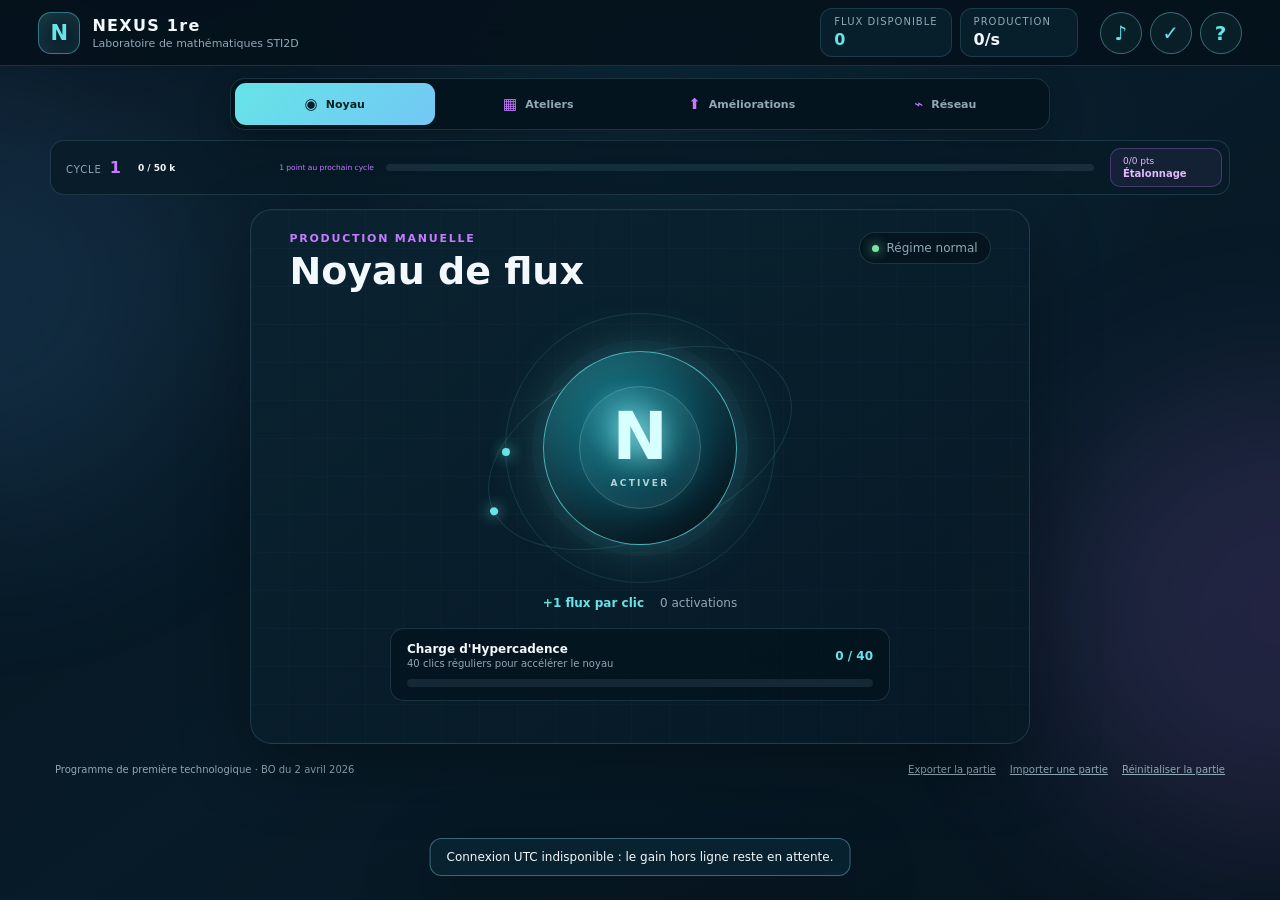
==== commit 50e8de14: "Fix Android touch rendering and verify exported saves" ====
--- a/index.html
+++ b/index.html
@@ -20,7 +20,7 @@
     <link rel="manifest" href="manifest.webmanifest">
     <link rel="icon" type="image/png" sizes="64x64" href="assets/favicon-64.png">
     <link rel="apple-touch-icon" sizes="180x180" href="assets/apple-touch-icon.png">
-    <link rel="stylesheet" href="styles.css?v=27">
+  <link rel="stylesheet" href="styles.css?v=33">
   </head>
   <body>
     <div class="ambient ambient-a"></div>
@@ -355,9 +355,9 @@
 
     <div id="toast" class="toast" role="status" aria-live="polite"></div>
 
-    <script src="question-engine.js?v=30"></script>
+    <script src="question-engine.js?v=31"></script>
     <script src="learning-model.js?v=1"></script>
     <script src="game-model.js?v=11"></script>
-    <script src="app.js?v=33"></script>
+    <script src="app.js?v=36"></script>
   </body>
 </html>
--- a/styles.css
+++ b/styles.css
@@ -40,7 +40,9 @@
 }
 
 button, input { font: inherit; }
-button { color: inherit; }
+button { color: inherit; -webkit-tap-highlight-color: transparent; appearance: none; }
+button:focus:not(:focus-visible) { outline: none; }
+button:focus-visible { outline: 2px solid var(--cyan); outline-offset: 3px; }
 button:not(:disabled) { cursor: pointer; }
 
 .ambient {
@@ -249,7 +251,10 @@
   touch-action: manipulation;
   transition: transform 0.08s ease, filter 0.2s ease;
 }
-.core-button:hover { filter: brightness(1.12); }
+@media (hover: hover) and (pointer: fine) {
+  .core-button:hover { filter: brightness(1.12); }
+}
+.core-button > span { pointer-events: none; }
 .core-button:active, .core-button.pulse { transform: scale(0.94); }
 .core-glow { position: absolute; inset: 18%; border: 1px solid rgba(205, 255, 252, 0.22); border-radius: 50%; box-shadow: inset 0 0 28px rgba(207, 255, 252, 0.12); }
 .core-symbol { z-index: 1; color: #d8ffff; text-shadow: 0 0 30px rgba(167, 255, 252, 0.8); font-size: 66px; font-weight: 900; line-height: 0.9; }
@@ -325,19 +330,30 @@
 .workshop-meta { display: flex; flex-wrap: wrap; gap: 8px; margin-top: 7px; color: var(--muted); font-size: 9px; }
 .workshop-meta b { color: var(--green); }
 .workshop-synergy { color: var(--cyan); font-weight: 800; }
-.workshop-buy { min-width: 96px; padding: 10px 10px; border: 1px solid rgba(255, 206, 92, 0.82); border-radius: 11px; color: #281b03; background: linear-gradient(145deg, #ffe98b, #f6b840); box-shadow: 0 5px 16px rgba(239, 171, 45, 0.22), inset 0 1px rgba(255, 255, 255, 0.5); font-size: 10px; font-weight: 900; text-shadow: 0 1px rgba(255, 255, 255, 0.28); transition: transform 140ms ease, filter 140ms ease, box-shadow 140ms ease; }
+.workshop-actions { display: flex; flex-direction: column; align-items: stretch; justify-content: center; gap: 10px; min-width: 96px; }
+.workshop-buy { width: 100%; min-width: 96px; padding: 10px 10px; border: 1px solid rgba(255, 206, 92, 0.82); border-radius: 11px; color: #281b03; background: linear-gradient(145deg, #ffe98b, #f6b840); box-shadow: 0 5px 16px rgba(239, 171, 45, 0.22), inset 0 1px rgba(255, 255, 255, 0.5); font-size: 10px; font-weight: 900; text-shadow: 0 1px rgba(255, 255, 255, 0.28); transition: transform 140ms ease, filter 140ms ease, box-shadow 140ms ease; }
 .workshop-buy span, .workshop-buy small { display: block; }
 .workshop-buy small { margin-top: 2px; color: rgba(40, 27, 3, 0.74); font-size: 9px; }
-.workshop-buy:not(:disabled):hover { filter: brightness(1.08); transform: translateY(-1px); box-shadow: 0 8px 22px rgba(239, 171, 45, 0.32), inset 0 1px rgba(255, 255, 255, 0.5); }
+@media (hover: hover) and (pointer: fine) {
+  .workshop-buy:not(:disabled):hover { filter: brightness(1.08); transform: translateY(-1px); box-shadow: 0 8px 22px rgba(239, 171, 45, 0.32), inset 0 1px rgba(255, 255, 255, 0.5); }
+}
 .workshop-buy:not(:disabled):active { transform: translateY(1px) scale(0.98); }
 .workshop-buy:disabled { cursor: default; border-color: var(--line); color: var(--muted); background: transparent; box-shadow: none; text-shadow: none; }
 .workshop-buy:disabled small { color: var(--muted); }
+@media (hover: none) and (pointer: coarse) {
+  /* Avoid transient filter/opacity layers on Android during purchases. */
+  .workshop-card.unaffordable { opacity: 1; }
+  .workshop-buy { transition: none; }
+  .workshop-buy:not(:disabled):active { transform: none; border-color: #fff2bd; }
+  .workshop-buy:disabled { background: #102936; }
+}
 .workshop-upgrade { grid-column: 1 / -1; width: 100%; padding: 9px 12px; border: 1px solid rgba(196, 124, 255, 0.25); border-radius: 10px; color: #dbabff; background: rgba(196, 124, 255, 0.06); font-size: 9px; font-weight: 800; }
 .workshop-upgrade span, .workshop-upgrade small { display: inline; }
 .workshop-upgrade small { margin-left: 7px; color: var(--muted); font-size: 8px; }
 .workshop-upgrade.ready { border-color: rgba(196, 124, 255, 0.65); background: rgba(196, 124, 255, 0.14); box-shadow: 0 0 20px rgba(196, 124, 255, 0.08); }
 .workshop-upgrade:disabled { cursor: default; opacity: 0.55; }
-.workshop-count { position: absolute; top: calc(25% - 28px); right: 13px; color: rgba(236, 249, 251, 0.075); font-size: 33px; font-weight: 900; line-height: 0.95; pointer-events: none; }
+.workshop-count { width: 100%; color: rgba(236, 249, 251, 0.4); font-size: 33px; font-weight: 900; font-variant-numeric: tabular-nums; line-height: 1; text-align: center; text-shadow: 0 0 18px rgba(102, 228, 231, 0.1); pointer-events: none; }
+.speciality-workshop .workshop-count { color: rgba(246, 219, 255, 0.5); text-shadow: 0 0 20px rgba(196, 124, 255, 0.14); }
 
 .roadmap { display: flex; align-items: center; gap: 40px; width: min(1510px, calc(100% - 36px)); margin: 18px auto; padding: 23px 27px; }
 .roadmap > div:first-child { flex: 0 0 270px; }
@@ -399,7 +415,7 @@
 .timer-track { height: 6px; margin: 9px 0 21px; }
 .timer-track span { width: 100%; background: linear-gradient(90deg, var(--cyan), var(--blue)); }
 .question-visual { margin-bottom: 18px; }
-.question-visual table { width: 100%; border-collapse: collapse; text-align: center; font-size: 14px; }
+.question-visual table { width: 100%; table-layout: fixed; border-collapse: collapse; text-align: center; font-size: 14px; }
 .question-visual th, .question-visual td { padding: 9px; border: 1px solid rgba(136, 205, 222, 0.25); }
 .question-visual th { color: #d59bff; background: rgba(102, 228, 231, 0.055); }
 .variation-svg { display: block; width: 100%; max-height: 210px; border: 1px solid var(--line); border-radius: 14px; background: rgba(4, 20, 29, 0.78); }
@@ -417,7 +433,7 @@
 .mini-bars span { position: relative; align-self: end; display: block; height: var(--bar-height); min-height: 20px; border-radius: 7px 7px 2px 2px; background: linear-gradient(180deg, var(--violet), var(--blue)); }
 .mini-bars b { position: absolute; top: -18px; left: 50%; color: var(--text); font-size: 10px; transform: translateX(-50%); }
 .mini-bars small { padding-top: 6px; color: var(--muted); font-size: 10px; text-align: center; }
-.question-text { min-height: 60px; margin: 0 0 22px; font-size: clamp(19px, 3vw, 27px); font-weight: 700; line-height: 1.35; text-align: center; overflow-wrap: normal; word-break: normal; }
+.question-text { min-height: 60px; margin: 0 0 22px; font-size: clamp(19px, 2.5vw, 24px); font-weight: 700; line-height: 1.32; text-align: center; overflow-wrap: normal; word-break: normal; }
 .math-inline { display: inline-block; white-space: nowrap; }
 .math-inline-fraction { display: inline-flex; align-items: center; vertical-align: baseline; }
 .math-sub, .math-sup { font-family: inherit; font-size: 0.65em; line-height: 0; }
@@ -434,8 +450,9 @@
 .math-signed-fraction > .math-fraction { vertical-align: 0; }
 .math-fraction-sign { line-height: 1; }
 .math-radical { display: inline-flex; align-items: flex-start; vertical-align: -0.08em; line-height: 1; white-space: nowrap; }
-.math-radical-sign { margin-right: 0; font-size: 1.2em; line-height: 0.94; }
-.math-radicand { min-width: 0.62em; margin-left: 0.01em; padding: 0.04em 0.1em 0 0.08em; border-top: 0.08em solid currentColor; line-height: 0.96; }
+.math-radical-sign { position: relative; flex: 0 0 0.7em; width: 0.7em; height: 1em; margin-right: -0.01em; overflow: hidden; line-height: 1; text-indent: -100em; }
+.math-radical-sign::before { content: ""; position: absolute; inset: 0; background: currentColor; -webkit-clip-path: polygon(0 50%, 10% 45%, 29% 76%, 49% 0, 100% 0, 100% 11%, 58% 11%, 38% 94%, 27% 94%, 5% 59%); clip-path: polygon(0 50%, 10% 45%, 29% 76%, 49% 0, 100% 0, 100% 11%, 58% 11%, 38% 94%, 27% 94%, 5% 59%); }
+.math-radicand { min-width: 0.62em; margin-left: 0; padding: 0.025em 0.1em 0 0.06em; border-top: 0.11em solid currentColor; line-height: 0.96; }
 .answers { display: grid; grid-template-columns: 1fr 1fr; gap: 10px; }
 .answer-button { min-height: 54px; padding: 11px; border: 1px solid var(--line-bright); border-radius: 12px; color: var(--text); background: rgba(7, 30, 42, 0.75); font-size: 16px; font-weight: 700; }
 .answer-button:hover:not(:disabled) { border-color: var(--cyan); background: rgba(102, 228, 231, 0.08); }
@@ -453,6 +470,23 @@
 .session-corrections p { margin: 0; padding: 9px; border: 1px solid var(--line); border-radius: 9px; background: rgba(5, 22, 32, 0.45); }
 .question-tools { display: flex; justify-content: space-between; gap: 12px; align-items: center; margin: 12px 0; color: var(--muted); font-size: 9px; }
 .question-tools .text-button { font-size: 10px; }
+
+@media (min-width: 821px) and (max-height: 840px) {
+  dialog { max-height: calc(100dvh - 12px); }
+  .event-dialog-card { min-height: 0; padding: 18px 26px 68px; }
+  .event-dialog-head { margin-bottom: 10px; }
+  .event-dialog-head h2 { font-size: 22px; }
+  .event-dialog-head > strong { padding: 6px 9px; }
+  .question-meta { font-size: 10px; }
+  .timer-track { margin: 6px 0 10px; }
+  .question-visual { margin-bottom: 10px; }
+  .variation-svg { max-height: 160px; }
+  .question-text { min-height: 0; margin-bottom: 13px; font-size: clamp(18px, 2vw, 21px); line-height: 1.24; }
+  .answers { gap: 8px; }
+  .answer-button { min-height: 46px; padding: 8px 10px; font-size: 15px; }
+  .feedback { margin: 10px 0; padding: 10px; }
+  .question-tools { margin: 8px 0; }
+}
 
 #programme-dialog { width: min(940px, calc(100% - 28px)); }
 .programme-dialog-card { width: 100%; }
@@ -519,11 +553,12 @@
   .bulk-picker { width: max-content; margin-top: 15px; }
   .workshop-card { grid-template-columns: 44px 1fr; gap: 10px; }
   .workshop-icon { width: 42px; height: 42px; }
-  .workshop-buy { grid-column: 1 / -1; width: 100%; }
+  .workshop-actions { grid-column: 1 / -1; width: 100%; }
   .answers { grid-template-columns: 1fr; }
   .programme-grid { grid-template-columns: 1fr; }
   .programme-dialog-card { padding: 22px 16px; }
   .question-text { font-size: 20px; }
+  .question-visual th, .question-visual td { padding: 7px 3px; overflow-wrap: anywhere; font-size: 11px; }
   .roadmap-items { grid-template-columns: 1fr; }
   footer { flex-direction: column; align-items: flex-start; }
   .save-actions { justify-content: flex-start; }
@@ -638,7 +673,7 @@
   margin: 14px auto 0;
 }
 
-.game-view { width: 100%; animation: viewIn 0.2s ease both; }
+.game-view { width: 100%; animation: viewIn 0.2s ease backwards; }
 .game-view.active { display: block; }
 @keyframes viewIn { from { opacity: 0; transform: translateY(4px); } }
 
